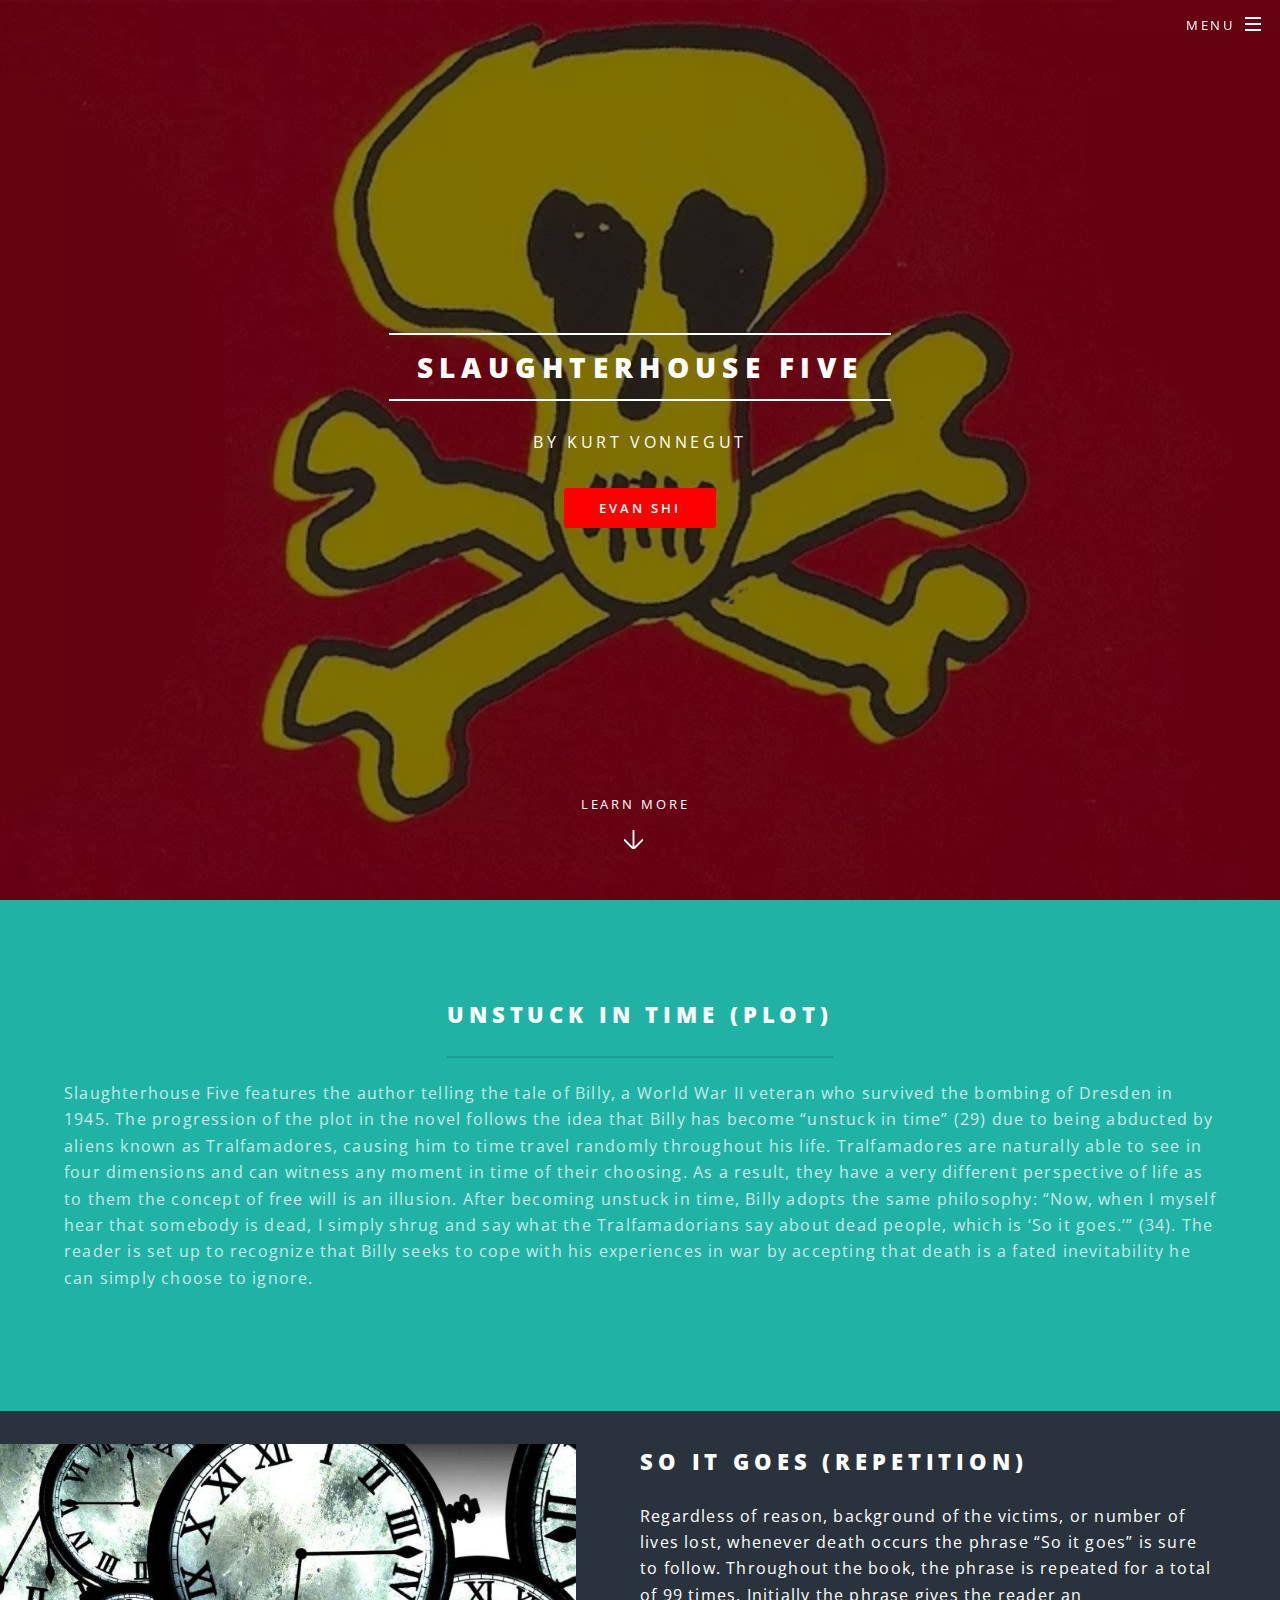
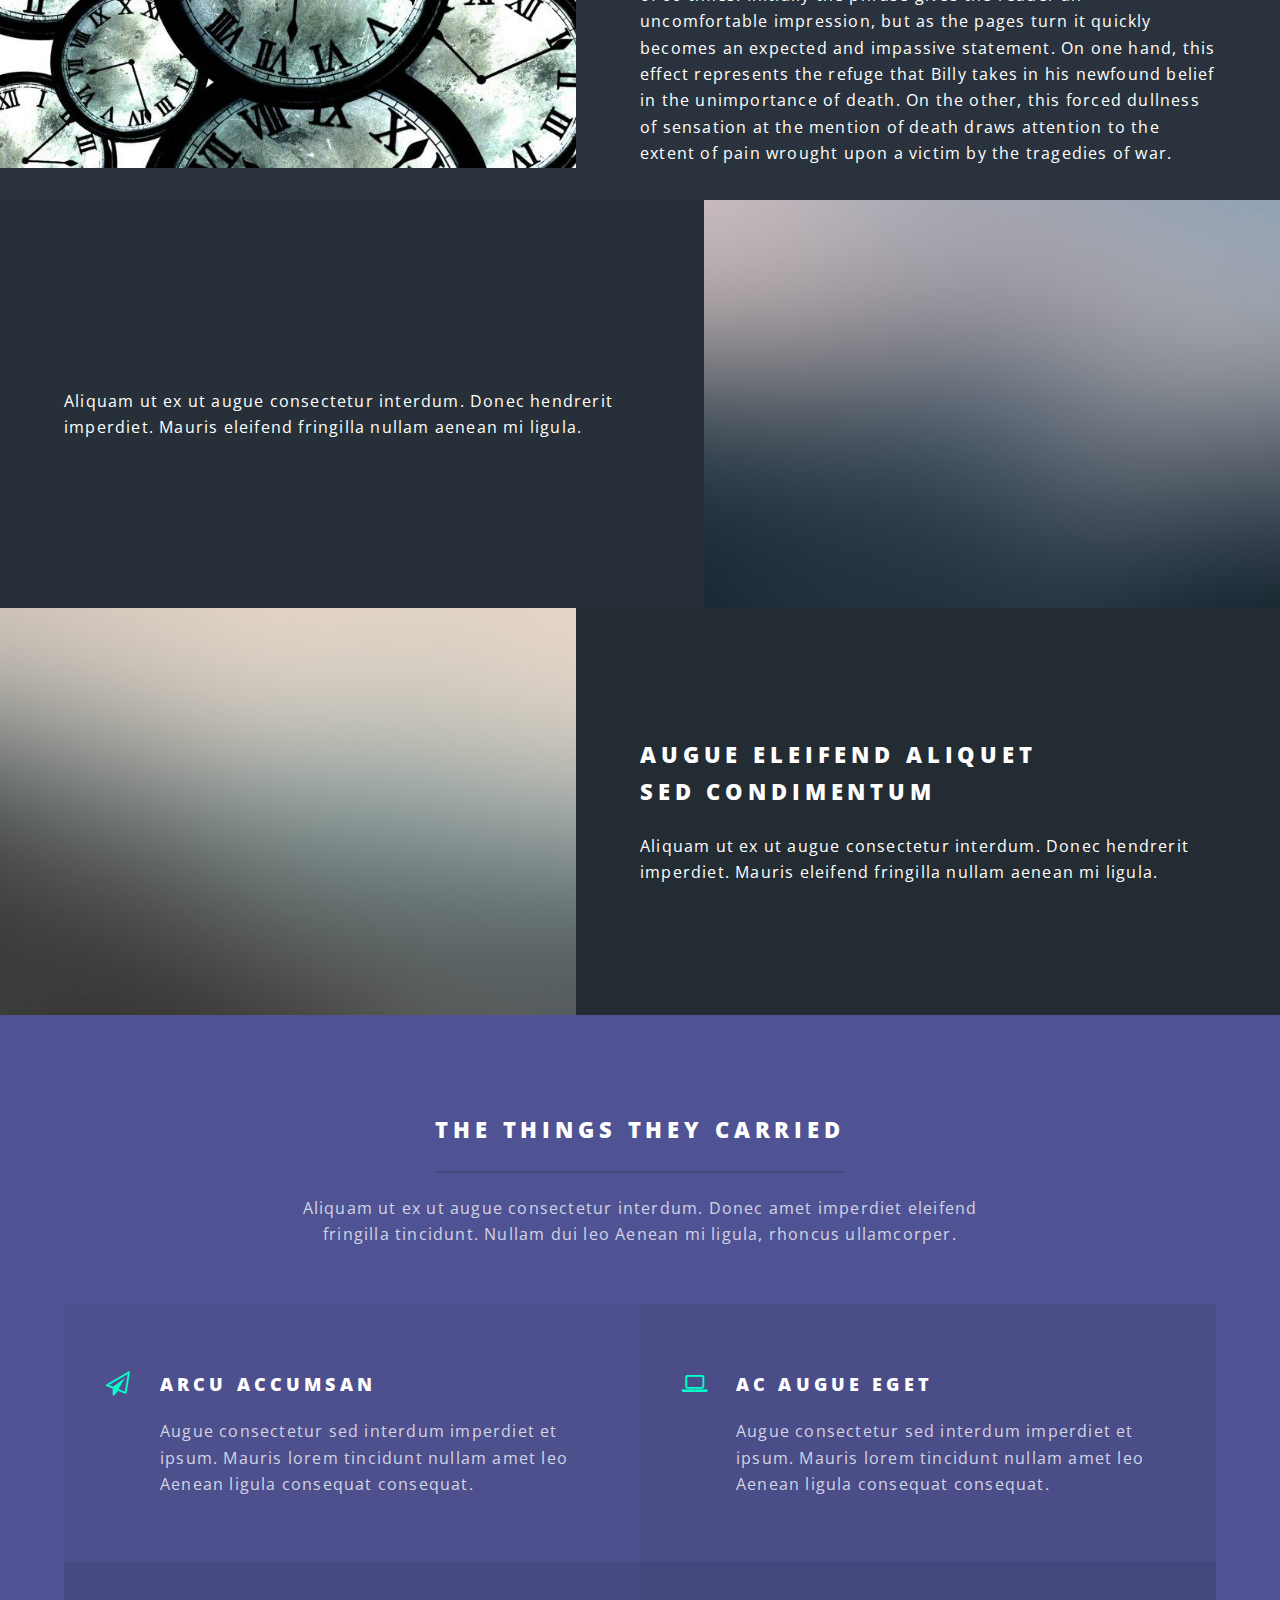
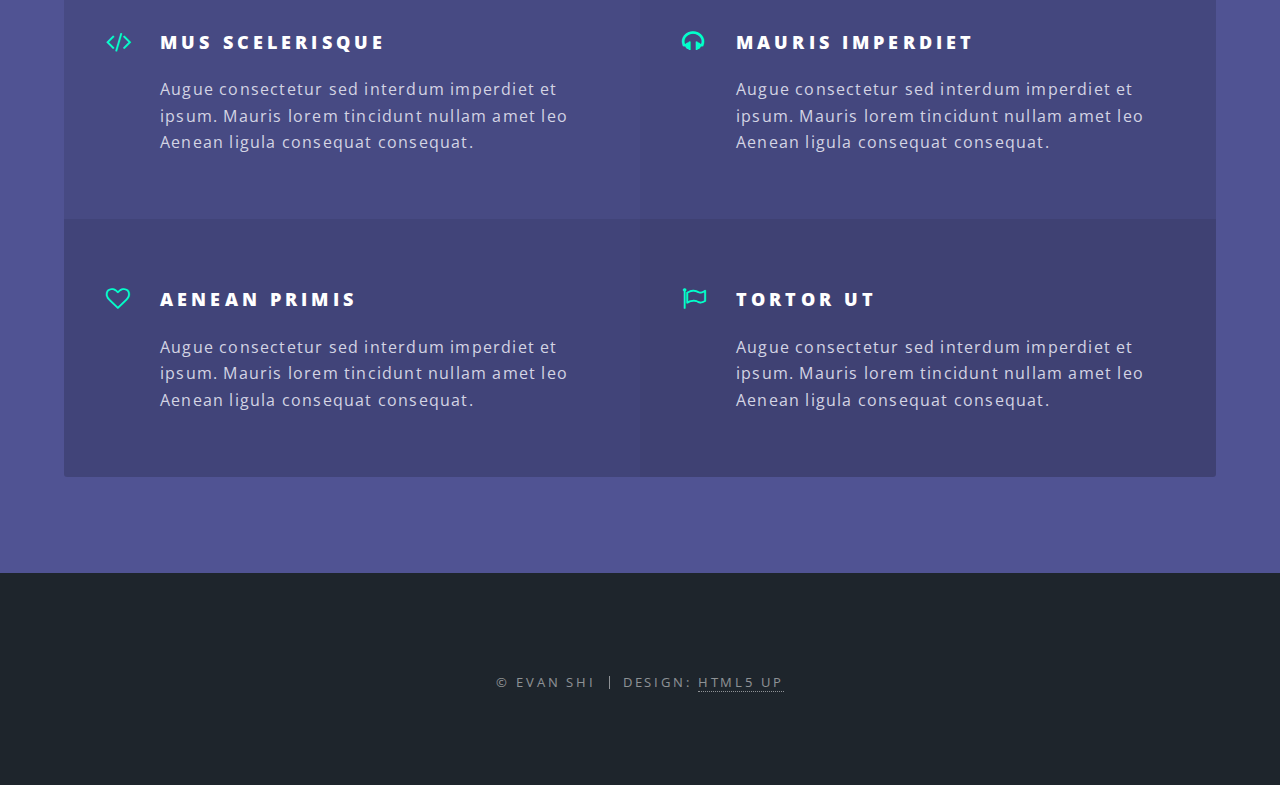
==== index.html @ 5959ac95 "repetition" ====
<!DOCTYPE HTML>
<!--
	Spectral by HTML5 UP
	html5up.net | @ajlkn
	Free for personal and commercial use under the CCA 3.0 license (html5up.net/license)
-->
<html>
	<head>
		<title>Slaughterhouse Five</title>
		<meta charset="utf-8" />
		<meta name="viewport" content="width=device-width, initial-scale=1" />
		<!--[if lte IE 8]><script src="assets/js/ie/html5shiv.js"></script><![endif]-->
		<link rel="stylesheet" href="assets/css/main.css" />
		<!--[if lte IE 8]><link rel="stylesheet" href="assets/css/ie8.css" /><![endif]-->
		<!--[if lte IE 9]><link rel="stylesheet" href="assets/css/ie9.css" /><![endif]-->
	</head>
	<body class="landing">

		<!-- Page Wrapper -->
			<div id="page-wrapper">

				<!-- Header -->
					<header id="header" class="alt">
						<h1><a href="index.html">Slaughterhouse Five</a></h1>
						<nav id="nav">
							<ul>
								<li class="special">
									<a href="#menu" class="menuToggle"><span>Menu</span></a>
									<div id="menu">
										<ul>
											<li><a href="index.html">Home</a></li>
											<li><a href="generic.html">Truths</a></li>
											<li><a href="art.html">Inter-art Connection</a></li>
										</ul>
									</div>
								</li>
							</ul>
						</nav>
					</header>

				<!-- Banner -->
					<section id="banner">
						<div class="inner">
							<h2>Slaughterhouse Five</h2>
							<p>by Kurt Vonnegut<br />
							<ul class="actions">
								<li><a href="#" class="button special">Evan Shi</a></li>
							</ul>
						</div>
						<a href="#one" class="more scrolly">Learn More</a>
					</section>

				<!-- One -->
					<section id="one" class="wrapper style1 special">
						<div class="inner">
							<header class="major">
								<h2>Unstuck In Time (Plot)</h2>
								<p style="text-align: left">Slaughterhouse Five features the author telling the tale of Billy, a World War II veteran who survived the bombing of Dresden in 1945. The progression of the plot in the novel follows the idea that Billy has become “unstuck in time” (29) due to being abducted by aliens known as Tralfamadores, causing him to time travel randomly throughout his life. Tralfamadores are naturally able to see in four dimensions and can witness any moment in time of their choosing. As a result, they have a very different perspective of life as to them the concept of free will is an illusion. After becoming unstuck in time, Billy adopts the same philosophy: “Now, when I myself hear that somebody is dead, I simply shrug and say what the Tralfamadorians say about dead people, which is ‘So it goes.’” (34). The reader is set up to recognize that Billy seeks to cope with his experiences in war by accepting that death is a fated inevitability he can simply choose to ignore.</p>
							</header>
						</div>
					</section>

				<!-- Two -->
					<section id="two" class="wrapper alt style2">
						<section class="spotlight">
							<div class="image"><img src="images/time.jpg" alt="" /></div><div class="content">
								<h2>So it goes (Repetition)</h2>
								<p style="text-align: left">Regardless of reason, background of the victims, or number of lives lost, whenever death occurs the phrase “So it goes” is sure to follow. Throughout the book, the phrase is repeated for a total of 99 times. Initially the phrase gives the reader an uncomfortable impression, but as the pages turn it quickly becomes an expected and impassive statement. On one hand, this effect represents the refuge that Billy takes in his newfound belief in the unimportance of death. On the other, this forced dullness of sensation at the mention of death draws attention to the extent of pain wrought upon a victim by the tragedies of war.</p>
							</div>
						</section>
						<section class="spotlight">
							<div class="image"><img src="images/pic02.jpg" alt="" /></div><div class="content">
								<h2></h2>
								<p>Aliquam ut ex ut augue consectetur interdum. Donec hendrerit imperdiet. Mauris eleifend fringilla nullam aenean mi ligula.</p>
							</div>
						</section>
						<section class="spotlight">
							<div class="image"><img src="images/pic03.jpg" alt="" /></div><div class="content">
								<h2>Augue eleifend aliquet<br />
								sed condimentum</h2>
								<p>Aliquam ut ex ut augue consectetur interdum. Donec hendrerit imperdiet. Mauris eleifend fringilla nullam aenean mi ligula.</p>
							</div>
						</section>
					</section>

				<!-- Three -->
					<section id="three" class="wrapper style3 special">
						<div class="inner">
							<header class="major">
								<h2>The Things They Carried</h2>
								<p>Aliquam ut ex ut augue consectetur interdum. Donec amet imperdiet eleifend<br />
								fringilla tincidunt. Nullam dui leo Aenean mi ligula, rhoncus ullamcorper.</p>
							</header>
							<ul class="features">
								<li class="icon fa-paper-plane-o">
									<h3>Arcu accumsan</h3>
									<p>Augue consectetur sed interdum imperdiet et ipsum. Mauris lorem tincidunt nullam amet leo Aenean ligula consequat consequat.</p>
								</li>
								<li class="icon fa-laptop">
									<h3>Ac Augue Eget</h3>
									<p>Augue consectetur sed interdum imperdiet et ipsum. Mauris lorem tincidunt nullam amet leo Aenean ligula consequat consequat.</p>
								</li>
								<li class="icon fa-code">
									<h3>Mus Scelerisque</h3>
									<p>Augue consectetur sed interdum imperdiet et ipsum. Mauris lorem tincidunt nullam amet leo Aenean ligula consequat consequat.</p>
								</li>
								<li class="icon fa-headphones">
									<h3>Mauris Imperdiet</h3>
									<p>Augue consectetur sed interdum imperdiet et ipsum. Mauris lorem tincidunt nullam amet leo Aenean ligula consequat consequat.</p>
								</li>
								<li class="icon fa-heart-o">
									<h3>Aenean Primis</h3>
									<p>Augue consectetur sed interdum imperdiet et ipsum. Mauris lorem tincidunt nullam amet leo Aenean ligula consequat consequat.</p>
								</li>
								<li class="icon fa-flag-o">
									<h3>Tortor Ut</h3>
									<p>Augue consectetur sed interdum imperdiet et ipsum. Mauris lorem tincidunt nullam amet leo Aenean ligula consequat consequat.</p>
								</li>
							</ul>
						</div>
					</section>

				<!-- Footer -->
					<footer id="footer">
						<ul class="copyright">
							<li>&copy; Evan Shi</li><li>Design: <a href="http://html5up.net">HTML5 UP</a></li>
						</ul>
					</footer>

			</div>

		<!-- Scripts -->
			<script src="assets/js/jquery.min.js"></script>
			<script src="assets/js/jquery.scrollex.min.js"></script>
			<script src="assets/js/jquery.scrolly.min.js"></script>
			<script src="assets/js/skel.min.js"></script>
			<script src="assets/js/util.js"></script>
			<!--[if lte IE 8]><script src="assets/js/ie/respond.min.js"></script><![endif]-->
			<script src="assets/js/main.js"></script>

	</body>
</html>
---- assets/css/main.css ----
@import url(font-awesome.min.css);
@import url("https://fonts.googleapis.com/css?family=Open+Sans:400,400italic,600,600italic,800,800italic");

/*
	Spectral by HTML5 UP
	html5up.net | @ajlkn
	Free for personal and commercial use under the CCA 3.0 license (html5up.net/license)
*/

/* Reset */

	html, body, div, span, applet, object, iframe, h1, h2, h3, h4, h5, h6, p, blockquote, pre, a, abbr, acronym, address, big, cite, code, del, dfn, em, img, ins, kbd, q, s, samp, small, strike, strong, sub, sup, tt, var, b, u, i, center, dl, dt, dd, ol, ul, li, fieldset, form, label, legend, table, caption, tbody, tfoot, thead, tr, th, td, article, aside, canvas, details, embed, figure, figcaption, footer, header, hgroup, menu, nav, output, ruby, section, summary, time, mark, audio, video {
		margin: 0;
		padding: 0;
		border: 0;
		font-size: 100%;
		font: inherit;
		vertical-align: baseline;
	}

	article, aside, details, figcaption, figure, footer, header, hgroup, menu, nav, section {
		display: block;
	}

	body {
		line-height: 1;
	}

	ol, ul {
		list-style: none;
	}

	blockquote, q {
		quotes: none;
	}

	blockquote:before, blockquote:after, q:before, q:after {
		content: '';
		content: none;
	}

	table {
		border-collapse: collapse;
		border-spacing: 0;
	}

	body {
		-webkit-text-size-adjust: none;
	}

/* Box Model */

	*, *:before, *:after {
		-moz-box-sizing: border-box;
		-webkit-box-sizing: border-box;
		box-sizing: border-box;
	}

/* Grid */

	.row {
		border-bottom: solid 1px transparent;
		-moz-box-sizing: border-box;
		-webkit-box-sizing: border-box;
		box-sizing: border-box;
	}

	.row > * {
		float: left;
		-moz-box-sizing: border-box;
		-webkit-box-sizing: border-box;
		box-sizing: border-box;
	}

	.row:after, .row:before {
		content: '';
		display: block;
		clear: both;
		height: 0;
	}

	.row.uniform > * > :first-child {
		margin-top: 0;
	}

	.row.uniform > * > :last-child {
		margin-bottom: 0;
	}

	.row.\30 \25 > * {
		padding: 0 0 0 0em;
	}

	.row.\30 \25 {
		margin: 0 0 -1px 0em;
	}

	.row.uniform.\30 \25 > * {
		padding: 0em 0 0 0em;
	}

	.row.uniform.\30 \25 {
		margin: 0em 0 -1px 0em;
	}

	.row > * {
		padding: 0 0 0 1.5em;
	}

	.row {
		margin: 0 0 -1px -1.5em;
	}

	.row.uniform > * {
		padding: 1.5em 0 0 1.5em;
	}

	.row.uniform {
		margin: -1.5em 0 -1px -1.5em;
	}

	.row.\32 00\25 > * {
		padding: 0 0 0 3em;
	}

	.row.\32 00\25 {
		margin: 0 0 -1px -3em;
	}

	.row.uniform.\32 00\25 > * {
		padding: 3em 0 0 3em;
	}

	.row.uniform.\32 00\25 {
		margin: -3em 0 -1px -3em;
	}

	.row.\31 50\25 > * {
		padding: 0 0 0 2.25em;
	}

	.row.\31 50\25 {
		margin: 0 0 -1px -2.25em;
	}

	.row.uniform.\31 50\25 > * {
		padding: 2.25em 0 0 2.25em;
	}

	.row.uniform.\31 50\25 {
		margin: -2.25em 0 -1px -2.25em;
	}

	.row.\35 0\25 > * {
		padding: 0 0 0 0.75em;
	}

	.row.\35 0\25 {
		margin: 0 0 -1px -0.75em;
	}

	.row.uniform.\35 0\25 > * {
		padding: 0.75em 0 0 0.75em;
	}

	.row.uniform.\35 0\25 {
		margin: -0.75em 0 -1px -0.75em;
	}

	.row.\32 5\25 > * {
		padding: 0 0 0 0.375em;
	}

	.row.\32 5\25 {
		margin: 0 0 -1px -0.375em;
	}

	.row.uniform.\32 5\25 > * {
		padding: 0.375em 0 0 0.375em;
	}

	.row.uniform.\32 5\25 {
		margin: -0.375em 0 -1px -0.375em;
	}

	.\31 2u, .\31 2u\24 {
		width: 100%;
		clear: none;
		margin-left: 0;
	}

	.\31 1u, .\31 1u\24 {
		width: 91.6666666667%;
		clear: none;
		margin-left: 0;
	}

	.\31 0u, .\31 0u\24 {
		width: 83.3333333333%;
		clear: none;
		margin-left: 0;
	}

	.\39 u, .\39 u\24 {
		width: 75%;
		clear: none;
		margin-left: 0;
	}

	.\38 u, .\38 u\24 {
		width: 66.6666666667%;
		clear: none;
		margin-left: 0;
	}

	.\37 u, .\37 u\24 {
		width: 58.3333333333%;
		clear: none;
		margin-left: 0;
	}

	.\36 u, .\36 u\24 {
		width: 50%;
		clear: none;
		margin-left: 0;
	}

	.\35 u, .\35 u\24 {
		width: 41.6666666667%;
		clear: none;
		margin-left: 0;
	}

	.\34 u, .\34 u\24 {
		width: 33.3333333333%;
		clear: none;
		margin-left: 0;
	}

	.\33 u, .\33 u\24 {
		width: 25%;
		clear: none;
		margin-left: 0;
	}

	.\32 u, .\32 u\24 {
		width: 16.6666666667%;
		clear: none;
		margin-left: 0;
	}

	.\31 u, .\31 u\24 {
		width: 8.3333333333%;
		clear: none;
		margin-left: 0;
	}

	.\31 2u\24 + *,
	.\31 1u\24 + *,
	.\31 0u\24 + *,
	.\39 u\24 + *,
	.\38 u\24 + *,
	.\37 u\24 + *,
	.\36 u\24 + *,
	.\35 u\24 + *,
	.\34 u\24 + *,
	.\33 u\24 + *,
	.\32 u\24 + *,
	.\31 u\24 + * {
		clear: left;
	}

	.\-11u {
		margin-left: 91.66667%;
	}

	.\-10u {
		margin-left: 83.33333%;
	}

	.\-9u {
		margin-left: 75%;
	}

	.\-8u {
		margin-left: 66.66667%;
	}

	.\-7u {
		margin-left: 58.33333%;
	}

	.\-6u {
		margin-left: 50%;
	}

	.\-5u {
		margin-left: 41.66667%;
	}

	.\-4u {
		margin-left: 33.33333%;
	}

	.\-3u {
		margin-left: 25%;
	}

	.\-2u {
		margin-left: 16.66667%;
	}

	.\-1u {
		margin-left: 8.33333%;
	}

	@media screen and (max-width: 1680px) {

		.row > * {
			padding: 0 0 0 1.5em;
		}

		.row {
			margin: 0 0 -1px -1.5em;
		}

		.row.uniform > * {
			padding: 1.5em 0 0 1.5em;
		}

		.row.uniform {
			margin: -1.5em 0 -1px -1.5em;
		}

		.row.\32 00\25 > * {
			padding: 0 0 0 3em;
		}

		.row.\32 00\25 {
			margin: 0 0 -1px -3em;
		}

		.row.uniform.\32 00\25 > * {
			padding: 3em 0 0 3em;
		}

		.row.uniform.\32 00\25 {
			margin: -3em 0 -1px -3em;
		}

		.row.\31 50\25 > * {
			padding: 0 0 0 2.25em;
		}

		.row.\31 50\25 {
			margin: 0 0 -1px -2.25em;
		}

		.row.uniform.\31 50\25 > * {
			padding: 2.25em 0 0 2.25em;
		}

		.row.uniform.\31 50\25 {
			margin: -2.25em 0 -1px -2.25em;
		}

		.row.\35 0\25 > * {
			padding: 0 0 0 0.75em;
		}

		.row.\35 0\25 {
			margin: 0 0 -1px -0.75em;
		}

		.row.uniform.\35 0\25 > * {
			padding: 0.75em 0 0 0.75em;
		}

		.row.uniform.\35 0\25 {
			margin: -0.75em 0 -1px -0.75em;
		}

		.row.\32 5\25 > * {
			padding: 0 0 0 0.375em;
		}

		.row.\32 5\25 {
			margin: 0 0 -1px -0.375em;
		}

		.row.uniform.\32 5\25 > * {
			padding: 0.375em 0 0 0.375em;
		}

		.row.uniform.\32 5\25 {
			margin: -0.375em 0 -1px -0.375em;
		}

		.\31 2u\28xlarge\29, .\31 2u\24\28xlarge\29 {
			width: 100%;
			clear: none;
			margin-left: 0;
		}

		.\31 1u\28xlarge\29, .\31 1u\24\28xlarge\29 {
			width: 91.6666666667%;
			clear: none;
			margin-left: 0;
		}

		.\31 0u\28xlarge\29, .\31 0u\24\28xlarge\29 {
			width: 83.3333333333%;
			clear: none;
			margin-left: 0;
		}

		.\39 u\28xlarge\29, .\39 u\24\28xlarge\29 {
			width: 75%;
			clear: none;
			margin-left: 0;
		}

		.\38 u\28xlarge\29, .\38 u\24\28xlarge\29 {
			width: 66.6666666667%;
			clear: none;
			margin-left: 0;
		}

		.\37 u\28xlarge\29, .\37 u\24\28xlarge\29 {
			width: 58.3333333333%;
			clear: none;
			margin-left: 0;
		}

		.\36 u\28xlarge\29, .\36 u\24\28xlarge\29 {
			width: 50%;
			clear: none;
			margin-left: 0;
		}

		.\35 u\28xlarge\29, .\35 u\24\28xlarge\29 {
			width: 41.6666666667%;
			clear: none;
			margin-left: 0;
		}

		.\34 u\28xlarge\29, .\34 u\24\28xlarge\29 {
			width: 33.3333333333%;
			clear: none;
			margin-left: 0;
		}

		.\33 u\28xlarge\29, .\33 u\24\28xlarge\29 {
			width: 25%;
			clear: none;
			margin-left: 0;
		}

		.\32 u\28xlarge\29, .\32 u\24\28xlarge\29 {
			width: 16.6666666667%;
			clear: none;
			margin-left: 0;
		}

		.\31 u\28xlarge\29, .\31 u\24\28xlarge\29 {
			width: 8.3333333333%;
			clear: none;
			margin-left: 0;
		}

		.\31 2u\24\28xlarge\29 + *,
		.\31 1u\24\28xlarge\29 + *,
		.\31 0u\24\28xlarge\29 + *,
		.\39 u\24\28xlarge\29 + *,
		.\38 u\24\28xlarge\29 + *,
		.\37 u\24\28xlarge\29 + *,
		.\36 u\24\28xlarge\29 + *,
		.\35 u\24\28xlarge\29 + *,
		.\34 u\24\28xlarge\29 + *,
		.\33 u\24\28xlarge\29 + *,
		.\32 u\24\28xlarge\29 + *,
		.\31 u\24\28xlarge\29 + * {
			clear: left;
		}

		.\-11u\28xlarge\29 {
			margin-left: 91.66667%;
		}

		.\-10u\28xlarge\29 {
			margin-left: 83.33333%;
		}

		.\-9u\28xlarge\29 {
			margin-left: 75%;
		}

		.\-8u\28xlarge\29 {
			margin-left: 66.66667%;
		}

		.\-7u\28xlarge\29 {
			margin-left: 58.33333%;
		}

		.\-6u\28xlarge\29 {
			margin-left: 50%;
		}

		.\-5u\28xlarge\29 {
			margin-left: 41.66667%;
		}

		.\-4u\28xlarge\29 {
			margin-left: 33.33333%;
		}

		.\-3u\28xlarge\29 {
			margin-left: 25%;
		}

		.\-2u\28xlarge\29 {
			margin-left: 16.66667%;
		}

		.\-1u\28xlarge\29 {
			margin-left: 8.33333%;
		}

	}

	@media screen and (max-width: 1280px) {

		.row > * {
			padding: 0 0 0 1.5em;
		}

		.row {
			margin: 0 0 -1px -1.5em;
		}

		.row.uniform > * {
			padding: 1.5em 0 0 1.5em;
		}

		.row.uniform {
			margin: -1.5em 0 -1px -1.5em;
		}

		.row.\32 00\25 > * {
			padding: 0 0 0 3em;
		}

		.row.\32 00\25 {
			margin: 0 0 -1px -3em;
		}

		.row.uniform.\32 00\25 > * {
			padding: 3em 0 0 3em;
		}

		.row.uniform.\32 00\25 {
			margin: -3em 0 -1px -3em;
		}

		.row.\31 50\25 > * {
			padding: 0 0 0 2.25em;
		}

		.row.\31 50\25 {
			margin: 0 0 -1px -2.25em;
		}

		.row.uniform.\31 50\25 > * {
			padding: 2.25em 0 0 2.25em;
		}

		.row.uniform.\31 50\25 {
			margin: -2.25em 0 -1px -2.25em;
		}

		.row.\35 0\25 > * {
			padding: 0 0 0 0.75em;
		}

		.row.\35 0\25 {
			margin: 0 0 -1px -0.75em;
		}

		.row.uniform.\35 0\25 > * {
			padding: 0.75em 0 0 0.75em;
		}

		.row.uniform.\35 0\25 {
			margin: -0.75em 0 -1px -0.75em;
		}

		.row.\32 5\25 > * {
			padding: 0 0 0 0.375em;
		}

		.row.\32 5\25 {
			margin: 0 0 -1px -0.375em;
		}

		.row.uniform.\32 5\25 > * {
			padding: 0.375em 0 0 0.375em;
		}

		.row.uniform.\32 5\25 {
			margin: -0.375em 0 -1px -0.375em;
		}

		.\31 2u\28large\29, .\31 2u\24\28large\29 {
			width: 100%;
			clear: none;
			margin-left: 0;
		}

		.\31 1u\28large\29, .\31 1u\24\28large\29 {
			width: 91.6666666667%;
			clear: none;
			margin-left: 0;
		}

		.\31 0u\28large\29, .\31 0u\24\28large\29 {
			width: 83.3333333333%;
			clear: none;
			margin-left: 0;
		}

		.\39 u\28large\29, .\39 u\24\28large\29 {
			width: 75%;
			clear: none;
			margin-left: 0;
		}

		.\38 u\28large\29, .\38 u\24\28large\29 {
			width: 66.6666666667%;
			clear: none;
			margin-left: 0;
		}

		.\37 u\28large\29, .\37 u\24\28large\29 {
			width: 58.3333333333%;
			clear: none;
			margin-left: 0;
		}

		.\36 u\28large\29, .\36 u\24\28large\29 {
			width: 50%;
			clear: none;
			margin-left: 0;
		}

		.\35 u\28large\29, .\35 u\24\28large\29 {
			width: 41.6666666667%;
			clear: none;
			margin-left: 0;
		}

		.\34 u\28large\29, .\34 u\24\28large\29 {
			width: 33.3333333333%;
			clear: none;
			margin-left: 0;
		}

		.\33 u\28large\29, .\33 u\24\28large\29 {
			width: 25%;
			clear: none;
			margin-left: 0;
		}

		.\32 u\28large\29, .\32 u\24\28large\29 {
			width: 16.6666666667%;
			clear: none;
			margin-left: 0;
		}

		.\31 u\28large\29, .\31 u\24\28large\29 {
			width: 8.3333333333%;
			clear: none;
			margin-left: 0;
		}

		.\31 2u\24\28large\29 + *,
		.\31 1u\24\28large\29 + *,
		.\31 0u\24\28large\29 + *,
		.\39 u\24\28large\29 + *,
		.\38 u\24\28large\29 + *,
		.\37 u\24\28large\29 + *,
		.\36 u\24\28large\29 + *,
		.\35 u\24\28large\29 + *,
		.\34 u\24\28large\29 + *,
		.\33 u\24\28large\29 + *,
		.\32 u\24\28large\29 + *,
		.\31 u\24\28large\29 + * {
			clear: left;
		}

		.\-11u\28large\29 {
			margin-left: 91.66667%;
		}

		.\-10u\28large\29 {
			margin-left: 83.33333%;
		}

		.\-9u\28large\29 {
			margin-left: 75%;
		}

		.\-8u\28large\29 {
			margin-left: 66.66667%;
		}

		.\-7u\28large\29 {
			margin-left: 58.33333%;
		}

		.\-6u\28large\29 {
			margin-left: 50%;
		}

		.\-5u\28large\29 {
			margin-left: 41.66667%;
		}

		.\-4u\28large\29 {
			margin-left: 33.33333%;
		}

		.\-3u\28large\29 {
			margin-left: 25%;
		}

		.\-2u\28large\29 {
			margin-left: 16.66667%;
		}

		.\-1u\28large\29 {
			margin-left: 8.33333%;
		}

	}

	@media screen and (max-width: 980px) {

		.row > * {
			padding: 0 0 0 1.5em;
		}

		.row {
			margin: 0 0 -1px -1.5em;
		}

		.row.uniform > * {
			padding: 1.5em 0 0 1.5em;
		}

		.row.uniform {
			margin: -1.5em 0 -1px -1.5em;
		}

		.row.\32 00\25 > * {
			padding: 0 0 0 3em;
		}

		.row.\32 00\25 {
			margin: 0 0 -1px -3em;
		}

		.row.uniform.\32 00\25 > * {
			padding: 3em 0 0 3em;
		}

		.row.uniform.\32 00\25 {
			margin: -3em 0 -1px -3em;
		}

		.row.\31 50\25 > * {
			padding: 0 0 0 2.25em;
		}

		.row.\31 50\25 {
			margin: 0 0 -1px -2.25em;
		}

		.row.uniform.\31 50\25 > * {
			padding: 2.25em 0 0 2.25em;
		}

		.row.uniform.\31 50\25 {
			margin: -2.25em 0 -1px -2.25em;
		}

		.row.\35 0\25 > * {
			padding: 0 0 0 0.75em;
		}

		.row.\35 0\25 {
			margin: 0 0 -1px -0.75em;
		}

		.row.uniform.\35 0\25 > * {
			padding: 0.75em 0 0 0.75em;
		}

		.row.uniform.\35 0\25 {
			margin: -0.75em 0 -1px -0.75em;
		}

		.row.\32 5\25 > * {
			padding: 0 0 0 0.375em;
		}

		.row.\32 5\25 {
			margin: 0 0 -1px -0.375em;
		}

		.row.uniform.\32 5\25 > * {
			padding: 0.375em 0 0 0.375em;
		}

		.row.uniform.\32 5\25 {
			margin: -0.375em 0 -1px -0.375em;
		}

		.\31 2u\28medium\29, .\31 2u\24\28medium\29 {
			width: 100%;
			clear: none;
			margin-left: 0;
		}

		.\31 1u\28medium\29, .\31 1u\24\28medium\29 {
			width: 91.6666666667%;
			clear: none;
			margin-left: 0;
		}

		.\31 0u\28medium\29, .\31 0u\24\28medium\29 {
			width: 83.3333333333%;
			clear: none;
			margin-left: 0;
		}

		.\39 u\28medium\29, .\39 u\24\28medium\29 {
			width: 75%;
			clear: none;
			margin-left: 0;
		}

		.\38 u\28medium\29, .\38 u\24\28medium\29 {
			width: 66.6666666667%;
			clear: none;
			margin-left: 0;
		}

		.\37 u\28medium\29, .\37 u\24\28medium\29 {
			width: 58.3333333333%;
			clear: none;
			margin-left: 0;
		}

		.\36 u\28medium\29, .\36 u\24\28medium\29 {
			width: 50%;
			clear: none;
			margin-left: 0;
		}

		.\35 u\28medium\29, .\35 u\24\28medium\29 {
			width: 41.6666666667%;
			clear: none;
			margin-left: 0;
		}

		.\34 u\28medium\29, .\34 u\24\28medium\29 {
			width: 33.3333333333%;
			clear: none;
			margin-left: 0;
		}

		.\33 u\28medium\29, .\33 u\24\28medium\29 {
			width: 25%;
			clear: none;
			margin-left: 0;
		}

		.\32 u\28medium\29, .\32 u\24\28medium\29 {
			width: 16.6666666667%;
			clear: none;
			margin-left: 0;
		}

		.\31 u\28medium\29, .\31 u\24\28medium\29 {
			width: 8.3333333333%;
			clear: none;
			margin-left: 0;
		}

		.\31 2u\24\28medium\29 + *,
		.\31 1u\24\28medium\29 + *,
		.\31 0u\24\28medium\29 + *,
		.\39 u\24\28medium\29 + *,
		.\38 u\24\28medium\29 + *,
		.\37 u\24\28medium\29 + *,
		.\36 u\24\28medium\29 + *,
		.\35 u\24\28medium\29 + *,
		.\34 u\24\28medium\29 + *,
		.\33 u\24\28medium\29 + *,
		.\32 u\24\28medium\29 + *,
		.\31 u\24\28medium\29 + * {
			clear: left;
		}

		.\-11u\28medium\29 {
			margin-left: 91.66667%;
		}

		.\-10u\28medium\29 {
			margin-left: 83.33333%;
		}

		.\-9u\28medium\29 {
			margin-left: 75%;
		}

		.\-8u\28medium\29 {
			margin-left: 66.66667%;
		}

		.\-7u\28medium\29 {
			margin-left: 58.33333%;
		}

		.\-6u\28medium\29 {
			margin-left: 50%;
		}

		.\-5u\28medium\29 {
			margin-left: 41.66667%;
		}

		.\-4u\28medium\29 {
			margin-left: 33.33333%;
		}

		.\-3u\28medium\29 {
			margin-left: 25%;
		}

		.\-2u\28medium\29 {
			margin-left: 16.66667%;
		}

		.\-1u\28medium\29 {
			margin-left: 8.33333%;
		}

	}

	@media screen and (max-width: 736px) {

		.row > * {
			padding: 0 0 0 1.5em;
		}

		.row {
			margin: 0 0 -1px -1.5em;
		}

		.row.uniform > * {
			padding: 1.5em 0 0 1.5em;
		}

		.row.uniform {
			margin: -1.5em 0 -1px -1.5em;
		}

		.row.\32 00\25 > * {
			padding: 0 0 0 3em;
		}

		.row.\32 00\25 {
			margin: 0 0 -1px -3em;
		}

		.row.uniform.\32 00\25 > * {
			padding: 3em 0 0 3em;
		}

		.row.uniform.\32 00\25 {
			margin: -3em 0 -1px -3em;
		}

		.row.\31 50\25 > * {
			padding: 0 0 0 2.25em;
		}

		.row.\31 50\25 {
			margin: 0 0 -1px -2.25em;
		}

		.row.uniform.\31 50\25 > * {
			padding: 2.25em 0 0 2.25em;
		}

		.row.uniform.\31 50\25 {
			margin: -2.25em 0 -1px -2.25em;
		}

		.row.\35 0\25 > * {
			padding: 0 0 0 0.75em;
		}

		.row.\35 0\25 {
			margin: 0 0 -1px -0.75em;
		}

		.row.uniform.\35 0\25 > * {
			padding: 0.75em 0 0 0.75em;
		}

		.row.uniform.\35 0\25 {
			margin: -0.75em 0 -1px -0.75em;
		}

		.row.\32 5\25 > * {
			padding: 0 0 0 0.375em;
		}

		.row.\32 5\25 {
			margin: 0 0 -1px -0.375em;
		}

		.row.uniform.\32 5\25 > * {
			padding: 0.375em 0 0 0.375em;
		}

		.row.uniform.\32 5\25 {
			margin: -0.375em 0 -1px -0.375em;
		}

		.\31 2u\28small\29, .\31 2u\24\28small\29 {
			width: 100%;
			clear: none;
			margin-left: 0;
		}

		.\31 1u\28small\29, .\31 1u\24\28small\29 {
			width: 91.6666666667%;
			clear: none;
			margin-left: 0;
		}

		.\31 0u\28small\29, .\31 0u\24\28small\29 {
			width: 83.3333333333%;
			clear: none;
			margin-left: 0;
		}

		.\39 u\28small\29, .\39 u\24\28small\29 {
			width: 75%;
			clear: none;
			margin-left: 0;
		}

		.\38 u\28small\29, .\38 u\24\28small\29 {
			width: 66.6666666667%;
			clear: none;
			margin-left: 0;
		}

		.\37 u\28small\29, .\37 u\24\28small\29 {
			width: 58.3333333333%;
			clear: none;
			margin-left: 0;
		}

		.\36 u\28small\29, .\36 u\24\28small\29 {
			width: 50%;
			clear: none;
			margin-left: 0;
		}

		.\35 u\28small\29, .\35 u\24\28small\29 {
			width: 41.6666666667%;
			clear: none;
			margin-left: 0;
		}

		.\34 u\28small\29, .\34 u\24\28small\29 {
			width: 33.3333333333%;
			clear: none;
			margin-left: 0;
		}

		.\33 u\28small\29, .\33 u\24\28small\29 {
			width: 25%;
			clear: none;
			margin-left: 0;
		}

		.\32 u\28small\29, .\32 u\24\28small\29 {
			width: 16.6666666667%;
			clear: none;
			margin-left: 0;
		}

		.\31 u\28small\29, .\31 u\24\28small\29 {
			width: 8.3333333333%;
			clear: none;
			margin-left: 0;
		}

		.\31 2u\24\28small\29 + *,
		.\31 1u\24\28small\29 + *,
		.\31 0u\24\28small\29 + *,
		.\39 u\24\28small\29 + *,
		.\38 u\24\28small\29 + *,
		.\37 u\24\28small\29 + *,
		.\36 u\24\28small\29 + *,
		.\35 u\24\28small\29 + *,
		.\34 u\24\28small\29 + *,
		.\33 u\24\28small\29 + *,
		.\32 u\24\28small\29 + *,
		.\31 u\24\28small\29 + * {
			clear: left;
		}

		.\-11u\28small\29 {
			margin-left: 91.66667%;
		}

		.\-10u\28small\29 {
			margin-left: 83.33333%;
		}

		.\-9u\28small\29 {
			margin-left: 75%;
		}

		.\-8u\28small\29 {
			margin-left: 66.66667%;
		}

		.\-7u\28small\29 {
			margin-left: 58.33333%;
		}

		.\-6u\28small\29 {
			margin-left: 50%;
		}

		.\-5u\28small\29 {
			margin-left: 41.66667%;
		}

		.\-4u\28small\29 {
			margin-left: 33.33333%;
		}

		.\-3u\28small\29 {
			margin-left: 25%;
		}

		.\-2u\28small\29 {
			margin-left: 16.66667%;
		}

		.\-1u\28small\29 {
			margin-left: 8.33333%;
		}

	}

	@media screen and (max-width: 480px) {

		.row > * {
			padding: 0 0 0 1.5em;
		}

		.row {
			margin: 0 0 -1px -1.5em;
		}

		.row.uniform > * {
			padding: 1.5em 0 0 1.5em;
		}

		.row.uniform {
			margin: -1.5em 0 -1px -1.5em;
		}

		.row.\32 00\25 > * {
			padding: 0 0 0 3em;
		}

		.row.\32 00\25 {
			margin: 0 0 -1px -3em;
		}

		.row.uniform.\32 00\25 > * {
			padding: 3em 0 0 3em;
		}

		.row.uniform.\32 00\25 {
			margin: -3em 0 -1px -3em;
		}

		.row.\31 50\25 > * {
			padding: 0 0 0 2.25em;
		}

		.row.\31 50\25 {
			margin: 0 0 -1px -2.25em;
		}

		.row.uniform.\31 50\25 > * {
			padding: 2.25em 0 0 2.25em;
		}

		.row.uniform.\31 50\25 {
			margin: -2.25em 0 -1px -2.25em;
		}

		.row.\35 0\25 > * {
			padding: 0 0 0 0.75em;
		}

		.row.\35 0\25 {
			margin: 0 0 -1px -0.75em;
		}

		.row.uniform.\35 0\25 > * {
			padding: 0.75em 0 0 0.75em;
		}

		.row.uniform.\35 0\25 {
			margin: -0.75em 0 -1px -0.75em;
		}

		.row.\32 5\25 > * {
			padding: 0 0 0 0.375em;
		}

		.row.\32 5\25 {
			margin: 0 0 -1px -0.375em;
		}

		.row.uniform.\32 5\25 > * {
			padding: 0.375em 0 0 0.375em;
		}

		.row.uniform.\32 5\25 {
			margin: -0.375em 0 -1px -0.375em;
		}

		.\31 2u\28xsmall\29, .\31 2u\24\28xsmall\29 {
			width: 100%;
			clear: none;
			margin-left: 0;
		}

		.\31 1u\28xsmall\29, .\31 1u\24\28xsmall\29 {
			width: 91.6666666667%;
			clear: none;
			margin-left: 0;
		}

		.\31 0u\28xsmall\29, .\31 0u\24\28xsmall\29 {
			width: 83.3333333333%;
			clear: none;
			margin-left: 0;
		}

		.\39 u\28xsmall\29, .\39 u\24\28xsmall\29 {
			width: 75%;
			clear: none;
			margin-left: 0;
		}

		.\38 u\28xsmall\29, .\38 u\24\28xsmall\29 {
			width: 66.6666666667%;
			clear: none;
			margin-left: 0;
		}

		.\37 u\28xsmall\29, .\37 u\24\28xsmall\29 {
			width: 58.3333333333%;
			clear: none;
			margin-left: 0;
		}

		.\36 u\28xsmall\29, .\36 u\24\28xsmall\29 {
			width: 50%;
			clear: none;
			margin-left: 0;
		}

		.\35 u\28xsmall\29, .\35 u\24\28xsmall\29 {
			width: 41.6666666667%;
			clear: none;
			margin-left: 0;
		}

		.\34 u\28xsmall\29, .\34 u\24\28xsmall\29 {
			width: 33.3333333333%;
			clear: none;
			margin-left: 0;
		}

		.\33 u\28xsmall\29, .\33 u\24\28xsmall\29 {
			width: 25%;
			clear: none;
			margin-left: 0;
		}

		.\32 u\28xsmall\29, .\32 u\24\28xsmall\29 {
			width: 16.6666666667%;
			clear: none;
			margin-left: 0;
		}

		.\31 u\28xsmall\29, .\31 u\24\28xsmall\29 {
			width: 8.3333333333%;
			clear: none;
			margin-left: 0;
		}

		.\31 2u\24\28xsmall\29 + *,
		.\31 1u\24\28xsmall\29 + *,
		.\31 0u\24\28xsmall\29 + *,
		.\39 u\24\28xsmall\29 + *,
		.\38 u\24\28xsmall\29 + *,
		.\37 u\24\28xsmall\29 + *,
		.\36 u\24\28xsmall\29 + *,
		.\35 u\24\28xsmall\29 + *,
		.\34 u\24\28xsmall\29 + *,
		.\33 u\24\28xsmall\29 + *,
		.\32 u\24\28xsmall\29 + *,
		.\31 u\24\28xsmall\29 + * {
			clear: left;
		}

		.\-11u\28xsmall\29 {
			margin-left: 91.66667%;
		}

		.\-10u\28xsmall\29 {
			margin-left: 83.33333%;
		}

		.\-9u\28xsmall\29 {
			margin-left: 75%;
		}

		.\-8u\28xsmall\29 {
			margin-left: 66.66667%;
		}

		.\-7u\28xsmall\29 {
			margin-left: 58.33333%;
		}

		.\-6u\28xsmall\29 {
			margin-left: 50%;
		}

		.\-5u\28xsmall\29 {
			margin-left: 41.66667%;
		}

		.\-4u\28xsmall\29 {
			margin-left: 33.33333%;
		}

		.\-3u\28xsmall\29 {
			margin-left: 25%;
		}

		.\-2u\28xsmall\29 {
			margin-left: 16.66667%;
		}

		.\-1u\28xsmall\29 {
			margin-left: 8.33333%;
		}

	}

/* Basic */

	@-ms-viewport {
		width: device-width;
	}

	body {
		background: #2e3842;
	}

		body.is-loading *, body.is-loading *:before, body.is-loading *:after {
			-moz-animation: none !important;
			-webkit-animation: none !important;
			-ms-animation: none !important;
			animation: none !important;
			-moz-transition: none !important;
			-webkit-transition: none !important;
			-ms-transition: none !important;
			transition: none !important;
		}

	body, input, select, textarea {
		color: #fff;
		font-family: "Open Sans", Helvetica, sans-serif;
		font-size: 15pt;
		font-weight: 400;
		letter-spacing: 0.075em;
		line-height: 1.65em;
	}

		@media screen and (max-width: 1680px) {

			body, input, select, textarea {
				font-size: 13pt;
			}

		}

		@media screen and (max-width: 1280px) {

			body, input, select, textarea {
				font-size: 12pt;
			}

		}

		@media screen and (max-width: 736px) {

			body, input, select, textarea {
				font-size: 11pt;
				letter-spacing: 0.0375em;
			}

		}

	a {
		-moz-transition: color 0.2s ease, border-bottom-color 0.2s ease;
		-webkit-transition: color 0.2s ease, border-bottom-color 0.2s ease;
		-ms-transition: color 0.2s ease, border-bottom-color 0.2s ease;
		transition: color 0.2s ease, border-bottom-color 0.2s ease;
		border-bottom: dotted 1px;
		color: inherit;
		text-decoration: none;
	}

		a:hover {
			border-bottom-color: transparent;
		}

	strong, b {
		color: #fff;
		font-weight: 600;
	}

	em, i {
		font-style: italic;
	}

	p {
		margin: 0 0 2em 0;
	}

	h1, h2, h3, h4, h5, h6 {
		color: #fff;
		font-weight: 800;
		letter-spacing: 0.225em;
		line-height: 1em;
		margin: 0 0 1em 0;
		text-transform: uppercase;
	}

		h1 a, h2 a, h3 a, h4 a, h5 a, h6 a {
			color: inherit;
			text-decoration: none;
		}

	h2 {
		font-size: 1.35em;
		line-height: 1.75em;
	}

		@media screen and (max-width: 736px) {

			h2 {
				font-size: 1.1em;
				line-height: 1.65em;
			}

		}

	h3 {
		font-size: 1.15em;
		line-height: 1.75em;
	}

		@media screen and (max-width: 736px) {

			h3 {
				font-size: 1em;
				line-height: 1.65em;
			}

		}

	h4 {
		font-size: 1em;
		line-height: 1.5em;
	}

	h5 {
		font-size: 0.8em;
		line-height: 1.5em;
	}

	h6 {
		font-size: 0.7em;
		line-height: 1.5em;
	}

	sub {
		font-size: 0.8em;
		position: relative;
		top: 0.5em;
	}

	sup {
		font-size: 0.8em;
		position: relative;
		top: -0.5em;
	}

	hr {
		border: 0;
		border-bottom: solid 2px #fff;
		margin: 3em 0;
	}

		hr.major {
			margin: 4.5em 0;
		}

	blockquote {
		border-left: solid 4px #fff;
		font-style: italic;
		margin: 0 0 2em 0;
		padding: 0.5em 0 0.5em 2em;
	}

	code {
		background: rgba(144, 144, 144, 0.25);
		border-radius: 3px;
		font-family: "Courier New", monospace;
		font-size: 0.9em;
		letter-spacing: 0;
		margin: 0 0.25em;
		padding: 0.25em 0.65em;
	}

	pre {
		-webkit-overflow-scrolling: touch;
		font-family: "Courier New", monospace;
		font-size: 0.9em;
		margin: 0 0 2em 0;
	}

		pre code {
			display: block;
			line-height: 1.75em;
			padding: 1em 1.5em;
			overflow-x: auto;
		}

	.align-left {
		text-align: left;
	}

	.align-center {
		text-align: center;
	}

	.align-right {
		text-align: right;
	}

/* Section/Article */

	section.special, article.special {
		text-align: center;
	}

	header p {
		color: rgba(255, 255, 255, 0.5);
		position: relative;
		top: -0.25em;
	}

	header h3 + p {
		font-size: 1.1em;
	}

	header h4 + p,
	header h5 + p,
	header h6 + p {
		font-size: 0.9em;
	}

	header.major {
		margin: 0 0 3.5em 0;
	}

		header.major h2, header.major h3, header.major h4, header.major h5, header.major h6 {
			border-bottom: solid 2px #fff;
			display: inline-block;
			padding-bottom: 1em;
			position: relative;
		}

			header.major h2:after, header.major h3:after, header.major h4:after, header.major h5:after, header.major h6:after {
				content: '';
				display: block;
				height: 1px;
			}

		header.major p {
			color: #fff;
			top: 0;
		}

		@media screen and (max-width: 736px) {

			header.major {
				margin: 0 0 2em 0;
			}

		}

	@media screen and (max-width: 980px) {

		header br {
			display: none;
		}

	}

/* Form */

	form {
		margin: 0 0 2em 0;
	}

	label {
		color: #fff;
		display: block;
		font-size: 0.9em;
		font-weight: 600;
		margin: 0 0 1em 0;
	}

	input[type="text"],
	input[type="password"],
	input[type="email"],
	select,
	textarea {
		-moz-appearance: none;
		-webkit-appearance: none;
		-ms-appearance: none;
		appearance: none;
		background: rgba(144, 144, 144, 0.25);
		border-radius: 3px;
		border: none;
		color: inherit;
		display: block;
		outline: 0;
		padding: 0 1em;
		text-decoration: none;
		width: 100%;
	}

		input[type="text"]:invalid,
		input[type="password"]:invalid,
		input[type="email"]:invalid,
		select:invalid,
		textarea:invalid {
			box-shadow: none;
		}

		input[type="text"]:focus,
		input[type="password"]:focus,
		input[type="email"]:focus,
		select:focus,
		textarea:focus {
			box-shadow: 0 0 0 2px #21b2a6;
		}

	.select-wrapper {
		text-decoration: none;
		display: block;
		position: relative;
	}

		.select-wrapper:before {
			-moz-osx-font-smoothing: grayscale;
			-webkit-font-smoothing: antialiased;
			font-family: FontAwesome;
			font-style: normal;
			font-weight: normal;
			text-transform: none !important;
		}

		.select-wrapper:before {
			-moz-pointer-events: none;
			-webkit-pointer-events: none;
			-ms-pointer-events: none;
			pointer-events: none;
			color: #fff;
			content: '\f078';
			display: block;
			height: 2.75em;
			line-height: 2.75em;
			position: absolute;
			right: 0;
			text-align: center;
			top: 0;
			width: 2.75em;
		}

		.select-wrapper select::-ms-expand {
			display: none;
		}

	input[type="text"],
	input[type="password"],
	input[type="email"],
	select {
		height: 2.75em;
	}

	textarea {
		padding: 0.75em 1em;
	}

	input[type="checkbox"],
	input[type="radio"] {
		-moz-appearance: none;
		-webkit-appearance: none;
		-ms-appearance: none;
		appearance: none;
		display: block;
		float: left;
		margin-right: -2em;
		opacity: 0;
		width: 1em;
		z-index: -1;
	}

		input[type="checkbox"] + label,
		input[type="radio"] + label {
			text-decoration: none;
			color: #fff;
			cursor: pointer;
			display: inline-block;
			font-size: 1em;
			font-weight: 400;
			padding-left: 2.4em;
			padding-right: 0.75em;
			position: relative;
		}

			input[type="checkbox"] + label:before,
			input[type="radio"] + label:before {
				-moz-osx-font-smoothing: grayscale;
				-webkit-font-smoothing: antialiased;
				font-family: FontAwesome;
				font-style: normal;
				font-weight: normal;
				text-transform: none !important;
			}

			input[type="checkbox"] + label:before,
			input[type="radio"] + label:before {
				background: rgba(144, 144, 144, 0.25);
				border-radius: 3px;
				content: '';
				display: inline-block;
				height: 1.65em;
				left: 0;
				line-height: 1.58125em;
				position: absolute;
				text-align: center;
				top: 0;
				width: 1.65em;
			}

		input[type="checkbox"]:checked + label:before,
		input[type="radio"]:checked + label:before {
			background: #2e3842;
			color: #fff;
			content: '\f00c';
		}

		input[type="checkbox"]:focus + label:before,
		input[type="radio"]:focus + label:before {
			box-shadow: 0 0 0 2px #21b2a6;
		}

	input[type="checkbox"] + label:before {
		border-radius: 3px;
	}

	input[type="radio"] + label:before {
		border-radius: 100%;
	}

	::-webkit-input-placeholder {
		color: rgba(255, 255, 255, 0.5) !important;
		opacity: 1.0;
	}

	:-moz-placeholder {
		color: rgba(255, 255, 255, 0.5) !important;
		opacity: 1.0;
	}

	::-moz-placeholder {
		color: rgba(255, 255, 255, 0.5) !important;
		opacity: 1.0;
	}

	:-ms-input-placeholder {
		color: rgba(255, 255, 255, 0.5) !important;
		opacity: 1.0;
	}

	.formerize-placeholder {
		color: rgba(255, 255, 255, 0.5) !important;
		opacity: 1.0;
	}

/* Box */

	.box {
		border-radius: 3px;
		border: solid 2px #fff;
		margin-bottom: 2em;
		padding: 1.5em;
	}

		.box > :last-child,
		.box > :last-child > :last-child,
		.box > :last-child > :last-child > :last-child {
			margin-bottom: 0;
		}

		.box.alt {
			border: 0;
			border-radius: 0;
			padding: 0;
		}

/* Icon */

	.icon {
		text-decoration: none;
		border-bottom: none;
		position: relative;
	}

		.icon:before {
			-moz-osx-font-smoothing: grayscale;
			-webkit-font-smoothing: antialiased;
			font-family: FontAwesome;
			font-style: normal;
			font-weight: normal;
			text-transform: none !important;
		}

		.icon > .label {
			display: none;
		}

		.icon.major {
			-moz-transform: rotate(-45deg);
			-webkit-transform: rotate(-45deg);
			-ms-transform: rotate(-45deg);
			transform: rotate(-45deg);
			border-radius: 3px;
			border: solid 2px #fff;
			display: inline-block;
			font-size: 1.35em;
			height: calc(3em + 2px);
			line-height: 3em;
			text-align: center;
			width: calc(3em + 2px);
		}

			.icon.major:before {
				-moz-transform: rotate(45deg);
				-webkit-transform: rotate(45deg);
				-ms-transform: rotate(45deg);
				transform: rotate(45deg);
				display: inline-block;
				font-size: 1.5em;
			}

			@media screen and (max-width: 736px) {

				.icon.major {
					font-size: 1em;
				}

			}

		.icon.style1 {
			color: #00ffcc;
		}

		.icon.style2 {
			color: #00f0ff;
		}

		.icon.style3 {
			color: #76ddff;
		}

/* Image */

	.image {
		border-radius: 3px;
		border: 0;
		display: inline-block;
		position: relative;
	}

		.image img {
			border-radius: 3px;
			display: block;
		}

		.image.left {
			float: left;
			margin: 0 2em 2em 0;
			top: 0.25em;
		}

		.image.right {
			float: right;
			margin: 0 0 2em 2em;
			top: 0.25em;
		}

		.image.left, .image.right {
			max-width: 40%;
		}

			.image.left img, .image.right img {
				width: 100%;
			}

		.image.fit {
			display: block;
			margin: 0 0 2em 0;
			width: 100%;
		}

			.image.fit img {
				width: 100%;
			}

/* List */

	ol {
		list-style: decimal;
		margin: 0 0 2em 0;
		padding-left: 1.25em;
	}

		ol li {
			padding-left: 0.25em;
		}

	ul {
		list-style: disc;
		margin: 0 0 2em 0;
		padding-left: 1em;
	}

		ul li {
			padding-left: 0.5em;
		}

		ul.alt {
			list-style: none;
			padding-left: 0;
		}

			ul.alt li {
				border-top: solid 1px #fff;
				padding: 0.5em 0;
			}

				ul.alt li:first-child {
					border-top: 0;
					padding-top: 0;
				}

		ul.icons {
			cursor: default;
			list-style: none;
			padding-left: 0;
		}

			ul.icons li {
				display: inline-block;
				padding: 0 1em 0 0;
			}

				ul.icons li:last-child {
					padding-right: 0 !important;
				}

			ul.icons.major {
				padding: 1em 0;
			}

				ul.icons.major li {
					padding-right: 3.5em;
				}

					@media screen and (max-width: 736px) {

						ul.icons.major li {
							padding: 0 1em !important;
						}

					}

		ul.actions {
			cursor: default;
			list-style: none;
			padding-left: 0;
		}

			ul.actions li {
				display: inline-block;
				padding: 0 1.5em 0 0;
				vertical-align: middle;
			}

				ul.actions li:last-child {
					padding-right: 0;
				}

			ul.actions.small li {
				padding: 0 0.75em 0 0;
			}

			ul.actions.vertical li {
				display: block;
				padding: 1.5em 0 0 0;
			}

				ul.actions.vertical li:first-child {
					padding-top: 0;
				}

				ul.actions.vertical li > * {
					margin-bottom: 0;
				}

			ul.actions.vertical.small li {
				padding: 0.75em 0 0 0;
			}

				ul.actions.vertical.small li:first-child {
					padding-top: 0;
				}

			ul.actions.fit {
				display: table;
				margin-left: -1.5em;
				padding: 0;
				table-layout: fixed;
				width: calc(100% + 1.5em);
			}

				ul.actions.fit li {
					display: table-cell;
					padding: 0 0 0 1.5em;
				}

					ul.actions.fit li > * {
						margin-bottom: 0;
					}

				ul.actions.fit.small {
					margin-left: -0.75em;
					width: calc(100% + 0.75em);
				}

					ul.actions.fit.small li {
						padding: 0 0 0 0.75em;
					}

			@media screen and (max-width: 736px) {

				ul.actions li {
					display: block;
					padding: 1em 0 0 0;
					text-align: center;
					width: 100%;
				}

					ul.actions li:first-child {
						padding-top: 0;
					}

					ul.actions li > * {
						margin: 0 auto !important;
						max-width: 30em;
						width: 100%;
					}

						ul.actions li > *.icon:before {
							margin-left: -1em;
						}

				ul.actions.small li {
					padding: 0.5em 0 0 0;
				}

					ul.actions.small li:first-child {
						padding-top: 0;
					}

			}

	dl {
		margin: 0 0 2em 0;
	}

/* Table */

	.table-wrapper {
		-webkit-overflow-scrolling: touch;
		overflow-x: auto;
	}

	table {
		margin: 0 0 2em 0;
		width: 100%;
	}

		table tbody tr {
			border: solid 1px #fff;
			border-left: 0;
			border-right: 0;
		}

			table tbody tr:nth-child(2n + 1) {
				background-color: rgba(144, 144, 144, 0.25);
			}

		table td {
			padding: 0.75em 0.75em;
		}

		table th {
			color: #fff;
			font-size: 0.9em;
			font-weight: 600;
			padding: 0 0.75em 0.75em 0.75em;
			text-align: left;
		}

		table thead {
			border-bottom: solid 2px #fff;
		}

		table tfoot {
			border-top: solid 2px #fff;
		}

		table.alt {
			border-collapse: separate;
		}

			table.alt tbody tr td {
				border: solid 1px #fff;
				border-left-width: 0;
				border-top-width: 0;
			}

				table.alt tbody tr td:first-child {
					border-left-width: 1px;
				}

			table.alt tbody tr:first-child td {
				border-top-width: 1px;
			}

			table.alt thead {
				border-bottom: 0;
			}

			table.alt tfoot {
				border-top: 0;
			}

/* Button */

	input[type="submit"],
	input[type="reset"],
	input[type="button"],
	button,
	.button {
		-moz-appearance: none;
		-webkit-appearance: none;
		-ms-appearance: none;
		appearance: none;
		-moz-transition: background-color 0.2s ease-in-out, color 0.2s ease-in-out;
		-webkit-transition: background-color 0.2s ease-in-out, color 0.2s ease-in-out;
		-ms-transition: background-color 0.2s ease-in-out, color 0.2s ease-in-out;
		transition: background-color 0.2s ease-in-out, color 0.2s ease-in-out;
		background-color: transparent;
		border-radius: 3px;
		border: 0;
		box-shadow: inset 0 0 0 2px #fff;
		color: #fff;
		cursor: pointer;
		display: inline-block;
		font-size: 0.8em;
		font-weight: 600;
		height: 3.125em;
		letter-spacing: 0.225em;
		line-height: 3.125em;
		padding: 0 2.75em;
		text-align: center;
		text-decoration: none;
		text-transform: uppercase;
		white-space: nowrap;
		overflow: hidden;
		text-overflow: ellipsis;
	}

		input[type="submit"]:hover,
		input[type="reset"]:hover,
		input[type="button"]:hover,
		button:hover,
		.button:hover {
			background-color: rgba(144, 144, 144, 0.25);
		}

		input[type="submit"]:active,
		input[type="reset"]:active,
		input[type="button"]:active,
		button:active,
		.button:active {
			background-color: rgba(144, 144, 144, 0.5);
		}

		input[type="submit"].icon:before,
		input[type="reset"].icon:before,
		input[type="button"].icon:before,
		button.icon:before,
		.button.icon:before {
			margin-right: 0.5em;
		}

		input[type="submit"].fit,
		input[type="reset"].fit,
		input[type="button"].fit,
		button.fit,
		.button.fit {
			display: block;
			margin: 0 0 1em 0;
			width: 100%;
		}

		input[type="submit"].small,
		input[type="reset"].small,
		input[type="button"].small,
		button.small,
		.button.small {
			font-size: 0.8em;
		}

		input[type="submit"].big,
		input[type="reset"].big,
		input[type="button"].big,
		button.big,
		.button.big {
			font-size: 1.35em;
		}

		input[type="submit"].special,
		input[type="reset"].special,
		input[type="button"].special,
		button.special,
		.button.special {
			background-color: #ff0000;
			box-shadow: none !important;
			color: #ffffff !important;
		}

			input[type="submit"].special:hover,
			input[type="reset"].special:hover,
			input[type="button"].special:hover,
			button.special:hover,
			.button.special:hover {
				background-color: #ef5e4a !important;
			}

			input[type="submit"].special:active,
			input[type="reset"].special:active,
			input[type="button"].special:active,
			button.special:active,
			.button.special:active {
				background-color: #eb341c !important;
			}

		input[type="submit"].disabled, input[type="submit"]:disabled,
		input[type="reset"].disabled,
		input[type="reset"]:disabled,
		input[type="button"].disabled,
		input[type="button"]:disabled,
		button.disabled,
		button:disabled,
		.button.disabled,
		.button:disabled {
			-moz-pointer-events: none;
			-webkit-pointer-events: none;
			-ms-pointer-events: none;
			pointer-events: none;
			opacity: 0.25;
		}

		@media screen and (max-width: 736px) {

			input[type="submit"],
			input[type="reset"],
			input[type="button"],
			button,
			.button {
				height: 3.75em;
				line-height: 3.75em;
			}

		}

/* Features */

	.features {
		display: -moz-flex;
		display: -webkit-flex;
		display: -ms-flex;
		display: flex;
		-moz-flex-wrap: wrap;
		-webkit-flex-wrap: wrap;
		-ms-flex-wrap: wrap;
		flex-wrap: wrap;
		-moz-justify-content: center;
		-webkit-justify-content: center;
		-ms-justify-content: center;
		justify-content: center;
		list-style: none;
		padding: 0;
		width: 100%;
	}

		.features li {
			padding: 4em 4em 2em 6em ;
			display: block;
			position: relative;
			text-align: left;
			width: 50%;
		}

			.features li:nth-child(1) {
				background-color: rgba(0, 0, 0, 0.035);
			}

			.features li:nth-child(2) {
				background-color: rgba(0, 0, 0, 0.07);
			}

			.features li:nth-child(3) {
				background-color: rgba(0, 0, 0, 0.105);
			}

			.features li:nth-child(4) {
				background-color: rgba(0, 0, 0, 0.14);
			}

			.features li:nth-child(5) {
				background-color: rgba(0, 0, 0, 0.175);
			}

			.features li:nth-child(6) {
				background-color: rgba(0, 0, 0, 0.21);
			}

			.features li:nth-child(7) {
				background-color: rgba(0, 0, 0, 0.245);
			}

			.features li:nth-child(8) {
				background-color: rgba(0, 0, 0, 0.28);
			}

			.features li:nth-child(9) {
				background-color: rgba(0, 0, 0, 0.315);
			}

			.features li:nth-child(10) {
				background-color: rgba(0, 0, 0, 0.35);
			}

			.features li:before {
				display: block;
				color: #00ffcc;
				position: absolute;
				left: 1.75em;
				top: 2.75em;
				font-size: 1.5em;
			}

			.features li:nth-child(1) {
				border-top-left-radius: 3px;
			}

			.features li:nth-child(2) {
				border-top-right-radius: 3px;
			}

			.features li:nth-last-child(1) {
				border-bottom-right-radius: 3px;
			}

			.features li:nth-last-child(2) {
				border-bottom-left-radius: 3px;
			}

			@media screen and (max-width: 980px) {

				.features li {
					padding: 3em 2em 1em 2em ;
					text-align: center;
				}

					.features li:before {
						left: 0;
						margin: 0 0 1em 0;
						position: relative;
						top: 0;
					}

			}

			@media screen and (max-width: 736px) {

				.features li {
					padding: 3em 0 1em 0 ;
					background-color: transparent !important;
					border-top: solid 2px #fff;
					width: 100%;
				}

					.features li:first-child {
						border-top: 0;
					}

			}

/* Spotlight */

	.spotlight {
		-moz-align-items: center;
		-webkit-align-items: center;
		-ms-align-items: center;
		align-items: center;
		display: -moz-flex;
		display: -webkit-flex;
		display: -ms-flex;
		display: flex;
	}

		.spotlight .image {
			-moz-order: 1;
			-webkit-order: 1;
			-ms-order: 1;
			order: 1;
			border-radius: 0;
			width: 40%;
		}

			.spotlight .image img {
				border-radius: 0;
				width: 100%;
			}

		.spotlight .content {
			padding: 2em 4em 0.1em 4em ;
			-moz-order: 2;
			-webkit-order: 2;
			-ms-order: 2;
			order: 2;
			max-width: 48em;
			width: 60%;
		}

		.spotlight:nth-child(2n) {
			-moz-flex-direction: row-reverse;
			-webkit-flex-direction: row-reverse;
			-ms-flex-direction: row-reverse;
			flex-direction: row-reverse;
		}

		.spotlight:nth-child(1) {
			background-color: rgba(0, 0, 0, 0.075);
		}

		.spotlight:nth-child(2) {
			background-color: rgba(0, 0, 0, 0.15);
		}

		.spotlight:nth-child(3) {
			background-color: rgba(0, 0, 0, 0.225);
		}

		.spotlight:nth-child(4) {
			background-color: rgba(0, 0, 0, 0.3);
		}

		.spotlight:nth-child(5) {
			background-color: rgba(0, 0, 0, 0.375);
		}

		.spotlight:nth-child(6) {
			background-color: rgba(0, 0, 0, 0.45);
		}

		.spotlight:nth-child(7) {
			background-color: rgba(0, 0, 0, 0.525);
		}

		.spotlight:nth-child(8) {
			background-color: rgba(0, 0, 0, 0.6);
		}

		.spotlight:nth-child(9) {
			background-color: rgba(0, 0, 0, 0.675);
		}

		.spotlight:nth-child(10) {
			background-color: rgba(0, 0, 0, 0.75);
		}

		@media screen and (max-width: 1280px) {

			.spotlight .image {
				width: 45%;
			}

			.spotlight .content {
				width: 55%;
			}

		}

		@media screen and (max-width: 980px) {

			.spotlight {
				display: block;
			}

				.spotlight br {
					display: none;
				}

				.spotlight .image {
					width: 100%;
				}

				.spotlight .content {
					padding: 4em 3em 2em 3em ;
					max-width: none;
					text-align: center;
					width: 100%;
				}

		}

		@media screen and (max-width: 736px) {

			.spotlight .content {
				padding: 3em 2em 1em 2em ;
			}

		}

/* Wrapper */

	.wrapper {
		padding: 6em 0 4em 0 ;
	}

		.wrapper > .inner {
			width: 60em;
			margin: 0 auto;
		}

			@media screen and (max-width: 1280px) {

				.wrapper > .inner {
					width: 90%;
				}

			}

			@media screen and (max-width: 980px) {

				.wrapper > .inner {
					width: 100%;
				}

			}

		.wrapper.alt {
			padding: 0;
		}

		.wrapper.style1 {
			background-color: #21b2a6;
			color: #c7ebe8;
		}

			.wrapper.style1 strong, .wrapper.style1 b {
				color: #ffffff;
			}

			.wrapper.style1 h2, .wrapper.style1 h3, .wrapper.style1 h4, .wrapper.style1 h5, .wrapper.style1 h6 {
				color: #ffffff;
			}

			.wrapper.style1 hr {
				border-color: rgba(0, 0, 0, 0.125);
			}

			.wrapper.style1 blockquote {
				border-color: rgba(0, 0, 0, 0.125);
			}

			.wrapper.style1 code {
				background: rgba(255, 255, 255, 0.075);
			}

			.wrapper.style1 header p {
				color: #a6e0db;
			}

			.wrapper.style1 header.major h2, .wrapper.style1 header.major h3, .wrapper.style1 header.major h4, .wrapper.style1 header.major h5, .wrapper.style1 header.major h6 {
				border-color: rgba(0, 0, 0, 0.125);
			}

			.wrapper.style1 header.major p {
				color: #c7ebe8;
			}

			.wrapper.style1 label {
				color: #ffffff;
			}

			.wrapper.style1 input[type="text"],
			.wrapper.style1 input[type="password"],
			.wrapper.style1 input[type="email"],
			.wrapper.style1 select,
			.wrapper.style1 textarea {
				background: rgba(255, 255, 255, 0.075);
			}

			.wrapper.style1 .select-wrapper:before {
				color: rgba(0, 0, 0, 0.125);
			}

			.wrapper.style1 input[type="checkbox"] + label,
			.wrapper.style1 input[type="radio"] + label {
				color: #c7ebe8;
			}

				.wrapper.style1 input[type="checkbox"] + label:before,
				.wrapper.style1 input[type="radio"] + label:before {
					background: rgba(255, 255, 255, 0.075);
				}

			.wrapper.style1 input[type="checkbox"]:checked + label:before,
			.wrapper.style1 input[type="radio"]:checked + label:before {
				background: #ffffff;
				color: #21b2a6;
			}

			.wrapper.style1 ::-webkit-input-placeholder {
				color: #a6e0db !important;
			}

			.wrapper.style1 :-moz-placeholder {
				color: #a6e0db !important;
			}

			.wrapper.style1 ::-moz-placeholder {
				color: #a6e0db !important;
			}

			.wrapper.style1 :-ms-input-placeholder {
				color: #a6e0db !important;
			}

			.wrapper.style1 .formerize-placeholder {
				color: #a6e0db !important;
			}

			.wrapper.style1 .icon.major {
				border-color: rgba(0, 0, 0, 0.125);
			}

			.wrapper.style1 ul.alt li {
				border-color: rgba(0, 0, 0, 0.125);
			}

			.wrapper.style1 table tbody tr {
				border-color: rgba(0, 0, 0, 0.125);
			}

				.wrapper.style1 table tbody tr:nth-child(2n + 1) {
					background-color: rgba(255, 255, 255, 0.075);
				}

			.wrapper.style1 table th {
				color: #ffffff;
			}

			.wrapper.style1 table thead {
				border-color: rgba(0, 0, 0, 0.125);
			}

			.wrapper.style1 table tfoot {
				border-color: rgba(0, 0, 0, 0.125);
			}

			.wrapper.style1 table.alt tbody tr td {
				border-color: rgba(0, 0, 0, 0.125);
			}

			.wrapper.style1 input[type="submit"],
			.wrapper.style1 input[type="reset"],
			.wrapper.style1 input[type="button"],
			.wrapper.style1 button,
			.wrapper.style1 .button {
				box-shadow: inset 0 0 0 2px rgba(0, 0, 0, 0.125);
				color: #ffffff;
			}

				.wrapper.style1 input[type="submit"]:hover,
				.wrapper.style1 input[type="reset"]:hover,
				.wrapper.style1 input[type="button"]:hover,
				.wrapper.style1 button:hover,
				.wrapper.style1 .button:hover {
					background-color: rgba(255, 255, 255, 0.075);
				}

				.wrapper.style1 input[type="submit"]:active,
				.wrapper.style1 input[type="reset"]:active,
				.wrapper.style1 input[type="button"]:active,
				.wrapper.style1 button:active,
				.wrapper.style1 .button:active {
					background-color: rgba(255, 255, 255, 0.2);
				}

			@media screen and (max-width: 736px) {

				.wrapper.style1 .features li {
					border-top-color: rgba(0, 0, 0, 0.125);
				}

			}

		.wrapper.style2 {
			background-color: #2e3842;
		}

		.wrapper.style3 {
			background-color: #505393;
			color: #d3d4e4;
		}

			.wrapper.style3 strong, .wrapper.style3 b {
				color: #ffffff;
			}

			.wrapper.style3 h2, .wrapper.style3 h3, .wrapper.style3 h4, .wrapper.style3 h5, .wrapper.style3 h6 {
				color: #ffffff;
			}

			.wrapper.style3 hr {
				border-color: rgba(0, 0, 0, 0.125);
			}

			.wrapper.style3 blockquote {
				border-color: rgba(0, 0, 0, 0.125);
			}

			.wrapper.style3 code {
				background: rgba(255, 255, 255, 0.075);
			}

			.wrapper.style3 header p {
				color: #b9bad3;
			}

			.wrapper.style3 header.major h2, .wrapper.style3 header.major h3, .wrapper.style3 header.major h4, .wrapper.style3 header.major h5, .wrapper.style3 header.major h6 {
				border-color: rgba(0, 0, 0, 0.125);
			}

			.wrapper.style3 header.major p {
				color: #d3d4e4;
			}

			.wrapper.style3 label {
				color: #ffffff;
			}

			.wrapper.style3 input[type="text"],
			.wrapper.style3 input[type="password"],
			.wrapper.style3 input[type="email"],
			.wrapper.style3 select,
			.wrapper.style3 textarea {
				background: rgba(255, 255, 255, 0.075);
			}

			.wrapper.style3 .select-wrapper:before {
				color: rgba(0, 0, 0, 0.125);
			}

			.wrapper.style3 input[type="checkbox"] + label,
			.wrapper.style3 input[type="radio"] + label {
				color: #d3d4e4;
			}

				.wrapper.style3 input[type="checkbox"] + label:before,
				.wrapper.style3 input[type="radio"] + label:before {
					background: rgba(255, 255, 255, 0.075);
				}

			.wrapper.style3 input[type="checkbox"]:checked + label:before,
			.wrapper.style3 input[type="radio"]:checked + label:before {
				background: #ffffff;
				color: #505393;
			}

			.wrapper.style3 ::-webkit-input-placeholder {
				color: #b9bad3 !important;
			}

			.wrapper.style3 :-moz-placeholder {
				color: #b9bad3 !important;
			}

			.wrapper.style3 ::-moz-placeholder {
				color: #b9bad3 !important;
			}

			.wrapper.style3 :-ms-input-placeholder {
				color: #b9bad3 !important;
			}

			.wrapper.style3 .formerize-placeholder {
				color: #b9bad3 !important;
			}

			.wrapper.style3 .icon.major {
				border-color: rgba(0, 0, 0, 0.125);
			}

			.wrapper.style3 ul.alt li {
				border-color: rgba(0, 0, 0, 0.125);
			}

			.wrapper.style3 table tbody tr {
				border-color: rgba(0, 0, 0, 0.125);
			}

				.wrapper.style3 table tbody tr:nth-child(2n + 1) {
					background-color: rgba(255, 255, 255, 0.075);
				}

			.wrapper.style3 table th {
				color: #ffffff;
			}

			.wrapper.style3 table thead {
				border-color: rgba(0, 0, 0, 0.125);
			}

			.wrapper.style3 table tfoot {
				border-color: rgba(0, 0, 0, 0.125);
			}

			.wrapper.style3 table.alt tbody tr td {
				border-color: rgba(0, 0, 0, 0.125);
			}

			.wrapper.style3 input[type="submit"],
			.wrapper.style3 input[type="reset"],
			.wrapper.style3 input[type="button"],
			.wrapper.style3 button,
			.wrapper.style3 .button {
				box-shadow: inset 0 0 0 2px rgba(0, 0, 0, 0.125);
				color: #ffffff;
			}

				.wrapper.style3 input[type="submit"]:hover,
				.wrapper.style3 input[type="reset"]:hover,
				.wrapper.style3 input[type="button"]:hover,
				.wrapper.style3 button:hover,
				.wrapper.style3 .button:hover {
					background-color: rgba(255, 255, 255, 0.075);
				}

				.wrapper.style3 input[type="submit"]:active,
				.wrapper.style3 input[type="reset"]:active,
				.wrapper.style3 input[type="button"]:active,
				.wrapper.style3 button:active,
				.wrapper.style3 .button:active {
					background-color: rgba(255, 255, 255, 0.2);
				}

			@media screen and (max-width: 736px) {

				.wrapper.style3 .features li {
					border-top-color: rgba(0, 0, 0, 0.125);
				}

			}

		.wrapper.style4 {
			background-color: transparent;
		}

		.wrapper.style5 {
			background-color: #ffffff;
			color: #4E4852;
		}

			.wrapper.style5 strong, .wrapper.style5 b {
				color: #2E3842;
			}

			.wrapper.style5 h2, .wrapper.style5 h3, .wrapper.style5 h4, .wrapper.style5 h5, .wrapper.style5 h6 {
				color: #2E3842;
			}

			.wrapper.style5 hr {
				border-color: #dfdfdf;
			}

			.wrapper.style5 blockquote {
				border-color: #dfdfdf;
			}

			.wrapper.style5 code {
				background: rgba(0, 0, 0, 0.0375);
			}

			.wrapper.style5 header p {
				color: #8E8892;
			}

			.wrapper.style5 header.major h2, .wrapper.style5 header.major h3, .wrapper.style5 header.major h4, .wrapper.style5 header.major h5, .wrapper.style5 header.major h6 {
				border-color: #dfdfdf;
			}

			.wrapper.style5 header.major p {
				color: #4E4852;
			}

			.wrapper.style5 label {
				color: #2E3842;
			}

			.wrapper.style5 input[type="text"],
			.wrapper.style5 input[type="password"],
			.wrapper.style5 input[type="email"],
			.wrapper.style5 select,
			.wrapper.style5 textarea {
				background: rgba(0, 0, 0, 0.0375);
			}

			.wrapper.style5 .select-wrapper:before {
				color: #dfdfdf;
			}

			.wrapper.style5 input[type="checkbox"] + label,
			.wrapper.style5 input[type="radio"] + label {
				color: #4E4852;
			}

				.wrapper.style5 input[type="checkbox"] + label:before,
				.wrapper.style5 input[type="radio"] + label:before {
					background: rgba(0, 0, 0, 0.0375);
				}

			.wrapper.style5 input[type="checkbox"]:checked + label:before,
			.wrapper.style5 input[type="radio"]:checked + label:before {
				background: #2E3842;
				color: #ffffff;
			}

			.wrapper.style5 ::-webkit-input-placeholder {
				color: #8E8892 !important;
			}

			.wrapper.style5 :-moz-placeholder {
				color: #8E8892 !important;
			}

			.wrapper.style5 ::-moz-placeholder {
				color: #8E8892 !important;
			}

			.wrapper.style5 :-ms-input-placeholder {
				color: #8E8892 !important;
			}

			.wrapper.style5 .formerize-placeholder {
				color: #8E8892 !important;
			}

			.wrapper.style5 .icon.major {
				border-color: #dfdfdf;
			}

			.wrapper.style5 ul.alt li {
				border-color: #dfdfdf;
			}

			.wrapper.style5 table tbody tr {
				border-color: #dfdfdf;
			}

				.wrapper.style5 table tbody tr:nth-child(2n + 1) {
					background-color: rgba(0, 0, 0, 0.0375);
				}

			.wrapper.style5 table th {
				color: #2E3842;
			}

			.wrapper.style5 table thead {
				border-color: #dfdfdf;
			}

			.wrapper.style5 table tfoot {
				border-color: #dfdfdf;
			}

			.wrapper.style5 table.alt tbody tr td {
				border-color: #dfdfdf;
			}

			.wrapper.style5 input[type="submit"],
			.wrapper.style5 input[type="reset"],
			.wrapper.style5 input[type="button"],
			.wrapper.style5 button,
			.wrapper.style5 .button {
				box-shadow: inset 0 0 0 2px #dfdfdf;
				color: #2E3842;
			}

				.wrapper.style5 input[type="submit"]:hover,
				.wrapper.style5 input[type="reset"]:hover,
				.wrapper.style5 input[type="button"]:hover,
				.wrapper.style5 button:hover,
				.wrapper.style5 .button:hover {
					background-color: rgba(0, 0, 0, 0.0375);
				}

				.wrapper.style5 input[type="submit"]:active,
				.wrapper.style5 input[type="reset"]:active,
				.wrapper.style5 input[type="button"]:active,
				.wrapper.style5 button:active,
				.wrapper.style5 .button:active {
					background-color: rgba(0, 0, 0, 0.1);
				}

			@media screen and (max-width: 736px) {

				.wrapper.style5 .features li {
					border-top-color: #dfdfdf;
				}

			}

		@media screen and (max-width: 980px) {

			.wrapper {
				padding: 4em 3em 2em 3em ;
			}

		}

		@media screen and (max-width: 736px) {

			.wrapper {
				padding: 3em 2em 1em 2em ;
			}

		}

/* Page Wrapper + Menu */

	#page-wrapper {
		-moz-transition: opacity 0.5s ease;
		-webkit-transition: opacity 0.5s ease;
		-ms-transition: opacity 0.5s ease;
		transition: opacity 0.5s ease;
		opacity: 1;
		padding-top: 3em;
	}

		#page-wrapper:before {
			background: transparent;
			content: '';
			display: block;
			display: none;
			height: 100%;
			left: 0;
			position: fixed;
			top: 0;
			width: 100%;
			z-index: 10001;
		}

	#menu {
		-moz-transform: translateX(20em);
		-webkit-transform: translateX(20em);
		-ms-transform: translateX(20em);
		transform: translateX(20em);
		-moz-transition: -moz-transform 0.5s ease;
		-webkit-transition: -webkit-transform 0.5s ease;
		-ms-transition: -ms-transform 0.5s ease;
		transition: transform 0.5s ease;
		-webkit-overflow-scrolling: touch;
		background: #21b2a6;
		color: #ffffff;
		height: 100%;
		max-width: 80%;
		overflow-y: auto;
		padding: 3em 2em;
		position: fixed;
		right: 0;
		top: 0;
		width: 20em;
		z-index: 10002;
	}

		#menu ul {
			list-style: none;
			padding: 0;
		}

			#menu ul > li {
				border-top: solid 1px rgba(0, 0, 0, 0.125);
				margin: 0.5em 0 0 0;
				padding: 0.5em 0 0 0;
			}

				#menu ul > li:first-child {
					border-top: 0 !important;
					margin-top: 0 !important;
					padding-top: 0 !important;
				}

				#menu ul > li > a {
					border: 0;
					color: inherit;
					display: block;
					font-size: 0.8em;
					letter-spacing: 0.225em;
					outline: 0;
					text-decoration: none;
					text-transform: uppercase;
				}

					@media screen and (max-width: 736px) {

						#menu ul > li > a {
							line-height: 3em;
						}

					}

		#menu .close {
			background-image: url("images/close.svg");
			background-position: 4.85em 1em;
			background-repeat: no-repeat;
			border: 0;
			cursor: pointer;
			display: block;
			height: 3em;
			position: absolute;
			right: 0;
			top: 0;
			vertical-align: middle;
			width: 7em;
		}

		@media screen and (max-width: 736px) {

			#menu {
				padding: 3em 1.5em;
			}

		}

	body.is-menu-visible #page-wrapper {
		opacity: 0.35;
	}

		body.is-menu-visible #page-wrapper:before {
			display: block;
		}

	body.is-menu-visible #menu {
		-moz-transform: translateX(0);
		-webkit-transform: translateX(0);
		-ms-transform: translateX(0);
		transform: translateX(0);
	}

/* Header */

	#header {
		-moz-transition: background-color 0.2s ease;
		-webkit-transition: background-color 0.2s ease;
		-ms-transition: background-color 0.2s ease;
		transition: background-color 0.2s ease;
		background: #2e3842;
		height: 3em;
		left: 0;
		line-height: 3em;
		position: fixed;
		top: 0;
		width: 100%;
		z-index: 10000;
	}

		#header h1 {
			-moz-transition: opacity 0.2s ease;
			-webkit-transition: opacity 0.2s ease;
			-ms-transition: opacity 0.2s ease;
			transition: opacity 0.2s ease;
			height: inherit;
			left: 1.25em;
			line-height: inherit;
			position: absolute;
			top: 0;
		}

			#header h1 a {
				border: 0;
				display: block;
				height: inherit;
				line-height: inherit;
			}

				@media screen and (max-width: 736px) {

					#header h1 a {
						font-size: 0.8em;
					}

				}

		#header nav {
			height: inherit;
			line-height: inherit;
			position: absolute;
			right: 0;
			top: 0;
		}

			#header nav > ul {
				list-style: none;
				margin: 0;
				padding: 0;
				white-space: nowrap;
			}

				#header nav > ul > li {
					display: inline-block;
					padding: 0;
				}

					#header nav > ul > li > a {
						border: 0;
						color: #fff;
						display: block;
						font-size: 0.8em;
						letter-spacing: 0.225em;
						padding: 0 1.5em;
						text-transform: uppercase;
					}

						#header nav > ul > li > a.menuToggle {
							outline: 0;
							position: relative;
						}

							#header nav > ul > li > a.menuToggle:after {
								background-image: url("images/bars.svg");
								background-position: right center;
								background-repeat: no-repeat;
								content: '';
								display: inline-block;
								height: 3.75em;
								vertical-align: top;
								width: 2em;
							}

							@media screen and (max-width: 736px) {

								#header nav > ul > li > a.menuToggle {
									padding: 0 1.5em;
								}

									#header nav > ul > li > a.menuToggle span {
										display: none;
									}

							}

						@media screen and (max-width: 736px) {

							#header nav > ul > li > a {
								padding: 0 0 0 1.5em;
							}

						}

					#header nav > ul > li:first-child {
						margin-left: 0;
					}

		#header.alt {
			background: transparent;
		}

			#header.alt h1 {
				-moz-pointer-events: none;
				-webkit-pointer-events: none;
				-ms-pointer-events: none;
				pointer-events: none;
				opacity: 0;
			}

/* Banner */

	#banner {
		display: -moz-flex;
		display: -webkit-flex;
		display: -ms-flex;
		display: flex;
		-moz-flex-direction: column;
		-webkit-flex-direction: column;
		-ms-flex-direction: column;
		flex-direction: column;
		-moz-justify-content: center;
		-webkit-justify-content: center;
		-ms-justify-content: center;
		justify-content: center;
		cursor: default;
		height: 100vh;
		min-height: 35em;
		overflow: hidden;
		position: relative;
		text-align: center;
	}

		#banner h2 {
			-moz-transform: scale(1);
			-webkit-transform: scale(1);
			-ms-transform: scale(1);
			transform: scale(1);
			-moz-transition: -moz-transform 0.5s ease, opacity 0.5s ease;
			-webkit-transition: -webkit-transform 0.5s ease, opacity 0.5s ease;
			-ms-transition: -ms-transform 0.5s ease, opacity 0.5s ease;
			transition: transform 0.5s ease, opacity 0.5s ease;
			display: inline-block;
			font-size: 1.75em;
			opacity: 1;
			padding: 0.35em 1em;
			position: relative;
			z-index: 1;
		}

			#banner h2:before, #banner h2:after {
				-moz-transition: width 0.85s ease;
				-webkit-transition: width 0.85s ease;
				-ms-transition: width 0.85s ease;
				transition: width 0.85s ease;
				-moz-transition-delay: 0.25s;
				-webkit-transition-delay: 0.25s;
				-ms-transition-delay: 0.25s;
				transition-delay: 0.25s;
				background: #fff;
				content: '';
				display: block;
				height: 2px;
				position: absolute;
				width: 100%;
			}

			#banner h2:before {
				top: 0;
				left: 0;
			}

			#banner h2:after {
				bottom: 0;
				right: 0;
			}

		#banner p {
			letter-spacing: 0.225em;
			text-transform: uppercase;
		}

			#banner p a {
				color: inherit;
			}

		#banner .more {
			-moz-transition: -moz-transform 0.75s ease, opacity 0.75s ease;
			-webkit-transition: -webkit-transform 0.75s ease, opacity 0.75s ease;
			-ms-transition: -ms-transform 0.75s ease, opacity 0.75s ease;
			transition: transform 0.75s ease, opacity 0.75s ease;
			-moz-transition-delay: 3.5s;
			-webkit-transition-delay: 3.5s;
			-ms-transition-delay: 3.5s;
			transition-delay: 3.5s;
			-moz-transform: translateY(0);
			-webkit-transform: translateY(0);
			-ms-transform: translateY(0);
			transform: translateY(0);
			border: none;
			bottom: 0;
			color: inherit;
			font-size: 0.8em;
			height: 8.5em;
			left: 50%;
			letter-spacing: 0.225em;
			margin-left: -8.5em;
			opacity: 1;
			outline: 0;
			padding-left: 0.225em;
			position: absolute;
			text-align: center;
			text-transform: uppercase;
			width: 16em;
			z-index: 1;
		}

			#banner .more:after {
				background-image: url("images/arrow.svg");
				background-position: center;
				background-repeat: no-repeat;
				background-size: contain;
				bottom: 4em;
				content: '';
				display: block;
				height: 1.5em;
				left: 50%;
				margin: 0 0 0 -0.75em;
				position: absolute;
				width: 1.5em;
			}

		#banner:after {
			-moz-pointer-events: none;
			-webkit-pointer-events: none;
			-ms-pointer-events: none;
			pointer-events: none;
			-moz-transition: opacity 3s ease-in-out;
			-webkit-transition: opacity 3s ease-in-out;
			-ms-transition: opacity 3s ease-in-out;
			transition: opacity 3s ease-in-out;
			-moz-transition-delay: 1.25s;
			-webkit-transition-delay: 1.25s;
			-ms-transition-delay: 1.25s;
			transition-delay: 1.25s;
			content: '';
			background: #2e3842;
			display: block;
			width: 100%;
			height: 100%;
			position: absolute;
			left: 0;
			top: 0;
			opacity: 0;
		}

		@media screen and (max-width: 736px) {

			#banner {
				padding: 7em 3em 5em 3em ;
				height: auto;
				min-height: 0;
			}

				#banner h2 {
					font-size: 1.25em;
				}

				#banner br {
					display: none;
				}

				#banner .more {
					display: none;
				}

		}

	body.is-loading #banner h2 {
		-moz-transform: scale(0.95);
		-webkit-transform: scale(0.95);
		-ms-transform: scale(0.95);
		transform: scale(0.95);
		opacity: 0;
	}

		body.is-loading #banner h2:before, body.is-loading #banner h2:after {
			width: 0;
		}

	body.is-loading #banner .more {
		-moz-transform: translateY(8.5em);
		-webkit-transform: translateY(8.5em);
		-ms-transform: translateY(8.5em);
		transform: translateY(8.5em);
		opacity: 0;
	}

	body.is-loading #banner:after {
		opacity: 1;
	}

/* CTA */

	#cta .inner {
		display: -moz-flex;
		display: -webkit-flex;
		display: -ms-flex;
		display: flex;
		max-width: 45em;
	}

		#cta .inner header {
			-moz-order: 1;
			-webkit-order: 1;
			-ms-order: 1;
			order: 1;
			padding-right: 3em;
			width: 70%;
		}

			#cta .inner header p {
				color: inherit;
			}

		#cta .inner .actions {
			-moz-order: 2;
			-webkit-order: 2;
			-ms-order: 2;
			order: 2;
			width: 30%;
		}

		@media screen and (max-width: 980px) {

			#cta .inner {
				display: block;
				text-align: center;
			}

				#cta .inner header {
					padding-right: 0;
					width: 100%;
				}

				#cta .inner .actions {
					margin-left: auto;
					margin-right: auto;
					max-width: 20em;
					width: 100%;
				}

		}

		@media screen and (max-width: 736px) {

			#cta .inner .actions {
				max-width: none;
			}

		}

/* Main */

	#main > header {
		padding: 12em 0 10em 0 ;
		background-image: -moz-linear-gradient(top, rgba(0,0,0,0.5), rgba(0,0,0,0.5)), url("../../images/banner.webp");
		background-image: -webkit-linear-gradient(top, rgba(0,0,0,0.5), rgba(0,0,0,0.5)), url("../../images/banner.webp");
		background-image: -ms-linear-gradient(top, rgba(0,0,0,0.5), rgba(0,0,0,0.5)), url("../../images/banner.webp");
		background-image: linear-gradient(top, rgba(0,0,0,0.5), rgba(0,0,0,0.5)), url("../../images/banner.webp");
		background-attachment: fixed;
		background-position: center center;
		background-repeat: no-repeat;
		background-size: cover;
		text-align: center;
	}

		#main > header h2 {
			font-size: 1.75em;
			margin: 0 0 0.5em 0;
		}

		#main > header p {
			color: inherit;
			letter-spacing: 0.225em;
			text-transform: uppercase;
			top: 0;
		}

			#main > header p a {
				color: inherit;
			}

		@media screen and (max-width: 1680px) {

			#main > header {
				padding: 10em 0 8em 0 ;
			}

		}

		@media screen and (max-width: 1280px) {

			#main > header {
				padding: 8em 3em 6em 3em ;
			}

		}

		@media screen and (max-width: 980px) {

			#main > header {
				padding: 10em 3em 8em 3em ;
			}

		}

		@media screen and (max-width: 736px) {

			#main > header {
				padding: 5em 3em 3em 3em ;
			}

				#main > header h2 {
					font-size: 1.25em;
					margin: 0 0 1em 0;
				}

		}

	body.is-mobile #main > header {
		background-attachment: scroll;
	}

/* Footer */

	#footer {
		padding: 6em 0 4em 0 ;
		background-color: #1d242a;
		text-align: center;
	}

		#footer .icons {
			font-size: 1.25em;
		}

			#footer .icons a {
				color: rgba(255, 255, 255, 0.5);
			}

				#footer .icons a:hover {
					color: #fff;
				}

		#footer .copyright {
			color: rgba(255, 255, 255, 0.5);
			font-size: 0.8em;
			letter-spacing: 0.225em;
			list-style: none;
			padding: 0;
			text-transform: uppercase;
		}

			#footer .copyright li {
				border-left: solid 1px rgba(255, 255, 255, 0.5);
				display: inline-block;
				line-height: 1em;
				margin-left: 1em;
				padding-left: 1em;
			}

				#footer .copyright li:first-child {
					border-left: 0;
					margin-left: 0;
					padding-left: 0;
				}

				#footer .copyright li a {
					color: inherit;
				}

					#footer .copyright li a:hover {
						color: #fff;
					}

				@media screen and (max-width: 480px) {

					#footer .copyright li {
						border: 0;
						display: block;
						line-height: 1.65em;
						margin: 0;
						padding: 0.5em 0;
					}

				}

		@media screen and (max-width: 980px) {

			#footer {
				padding: 4em 3em 2em 3em ;
			}

		}

		@media screen and (max-width: 736px) {

			#footer {
				padding: 3em 2em 1em 2em ;
			}

		}

/* Landing */

	body.landing #page-wrapper {
		background-image: -moz-linear-gradient(top, rgba(0,0,0,0.5), rgba(0,0,0,0.5)), url("../../images/banner.webp");
		background-image: -webkit-linear-gradient(top, rgba(0,0,0,0.5), rgba(0,0,0,0.5)), url("../../images/banner.webp");
		background-image: -ms-linear-gradient(top, rgba(0,0,0,0.5), rgba(0,0,0,0.5)), url("../../images/banner.webp");
		background-image: linear-gradient(top, rgba(0,0,0,0.5), rgba(0,0,0,0.5)), url("../../images/banner.webp");
		background-attachment: fixed;
		background-position: center center;
		background-repeat: no-repeat;
		background-size: cover;
		padding-top: 0;
	}

	body.landing #footer {
		background-color: rgba(29, 36, 42, 0.9);
	}

	body.is-mobile.landing #page-wrapper {
		background: none;
	}

	body.is-mobile.landing #banner,
	body.is-mobile.landing .wrapper.style4 {
		background-image: -moz-linear-gradient(top, rgba(0,0,0,0.5), rgba(0,0,0,0.5)), url("../../images/banner.webp");
		background-image: -webkit-linear-gradient(top, rgba(0,0,0,0.5), rgba(0,0,0,0.5)), url("../../images/banner.webp");
		background-image: -ms-linear-gradient(top, rgba(0,0,0,0.5), rgba(0,0,0,0.5)), url("../../images/banner.webp");
		background-image: linear-gradient(top, rgba(0,0,0,0.5), rgba(0,0,0,0.5)), url("../../images/banner.webp");
		background-position: center center;
		background-repeat: no-repeat;
		background-size: cover;
	}

	body.is-mobile.landing #footer {
		background-color: #1d242a;
	}
---- assets/css/ie8.css ----
/*
	Spectral by HTML5 UP
	html5up.net | @ajlkn
	Free for personal and commercial use under the CCA 3.0 license (html5up.net/license)
*/

/* Icon */

	.icon.major {
		border: none;
	}

		.icon.major:before {
			font-size: 3em;
		}

/* Form */

	label {
		color: #2E3842;
	}

	input[type="text"],
	input[type="password"],
	input[type="email"],
	select,
	textarea {
		border: solid 1px #dfdfdf;
	}

/* Button */

	input[type="submit"],
	input[type="reset"],
	input[type="button"],
	button,
	.button {
		border: solid 2px #dfdfdf;
	}

		input[type="submit"].special,
		input[type="reset"].special,
		input[type="button"].special,
		button.special,
		.button.special {
			border: 0 !important;
		}

/* Page Wrapper + Menu */

	#menu {
		display: none;
	}

	body.is-menu-visible #menu {
		display: block;
	}

/* Header */

	#header nav > ul > li > a.menuToggle:after {
		display: none;
	}

/* Banner + Wrapper (style4) */

	#banner,
	.wrapper.style4 {
		-ms-behavior: url("assets/js/ie/backgroundsize.min.htc");
	}

		#banner:before,
		.wrapper.style4:before {
			display: none;
		}

/* Banner */

	#banner .more {
		height: 4em;
	}

		#banner .more:after {
			display: none;
		}

/* Main */

	#main > header {
		-ms-behavior: url("assets/js/ie/backgroundsize.min.htc");
	}

		#main > header:before {
			display: none;
		}
---- assets/css/ie9.css ----
/*
	Spectral by HTML5 UP
	html5up.net | @ajlkn
	Free for personal and commercial use under the CCA 3.0 license (html5up.net/license)
*/

/* Spotlight */

	.spotlight {
		display: block;
	}

		.spotlight .image {
			display: inline-block;
			vertical-align: top;
		}

		.spotlight .content {
			padding: 4em 4em 2em 4em ;
			display: inline-block;
		}

		.spotlight:after {
			clear: both;
			content: '';
			display: block;
		}

/* Features */

	.features {
		display: block;
	}

		.features li {
			float: left;
		}

		.features:after {
			content: '';
			display: block;
			clear: both;
		}

/* Banner + Wrapper (style4) */

	#banner,
	.wrapper.style4 {
		background-image: url("../../images/banner.jpg");
		background-position: center center;
		background-repeat: no-repeat;
		background-size: cover;
		position: relative;
	}

		#banner:before,
		.wrapper.style4:before {
			background: #000000;
			content: '';
			height: 100%;
			left: 0;
			opacity: 0.5;
			position: absolute;
			top: 0;
			width: 100%;
		}

		#banner .inner,
		.wrapper.style4 .inner {
			position: relative;
			z-index: 1;
		}

/* Banner */

	#banner {
		padding: 14em 0 12em 0 ;
		height: auto;
	}

		#banner:after {
			display: none;
		}

/* CTA */

	#cta .inner header {
		float: left;
	}

	#cta .inner .actions {
		float: left;
	}

	#cta .inner:after {
		clear: both;
		content: '';
		display: block;
	}

/* Main */

	#main > header {
		background-image: url("../../images/banner.jpg");
		background-position: center center;
		background-repeat: no-repeat;
		background-size: cover;
		position: relative;
	}

		#main > header:before {
			background: #000000;
			content: '';
			height: 100%;
			left: 0;
			opacity: 0.5;
			position: absolute;
			top: 0;
			width: 100%;
		}

		#main > header > * {
			position: relative;
			z-index: 1;
		}
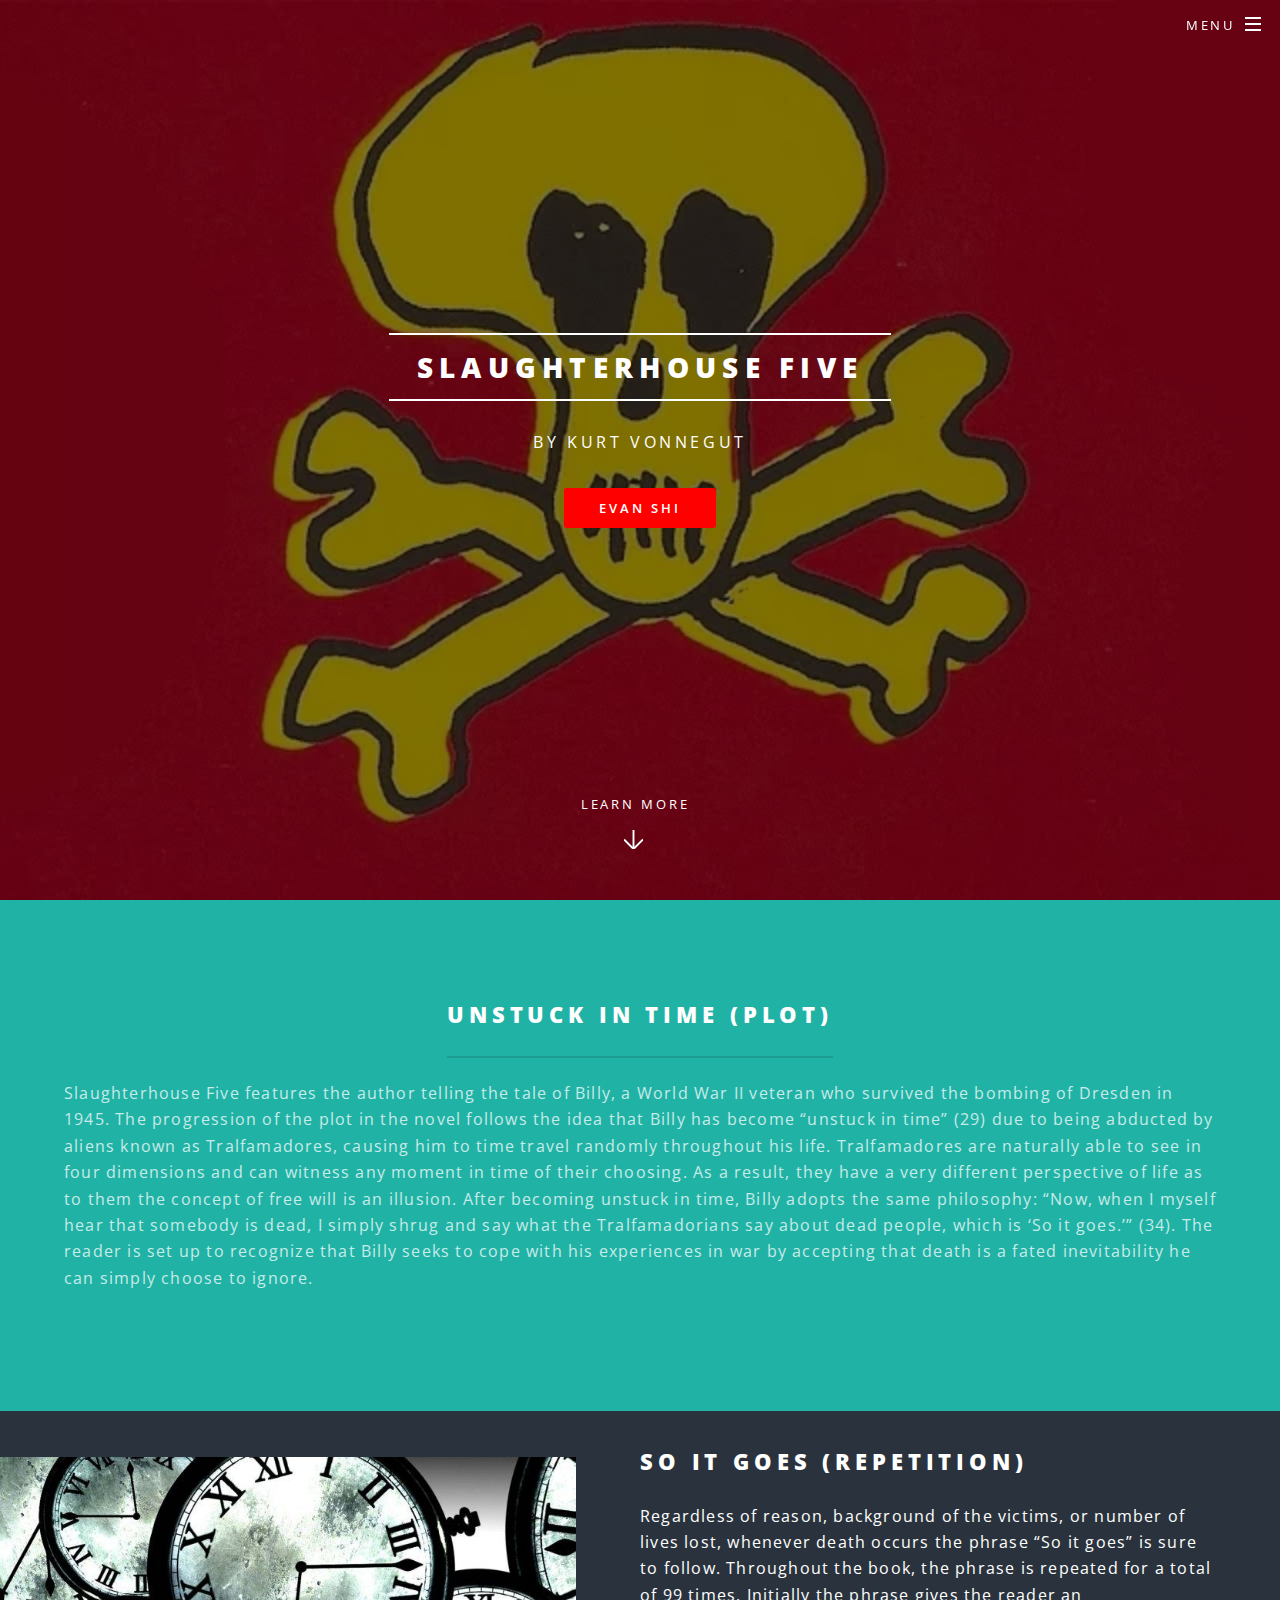
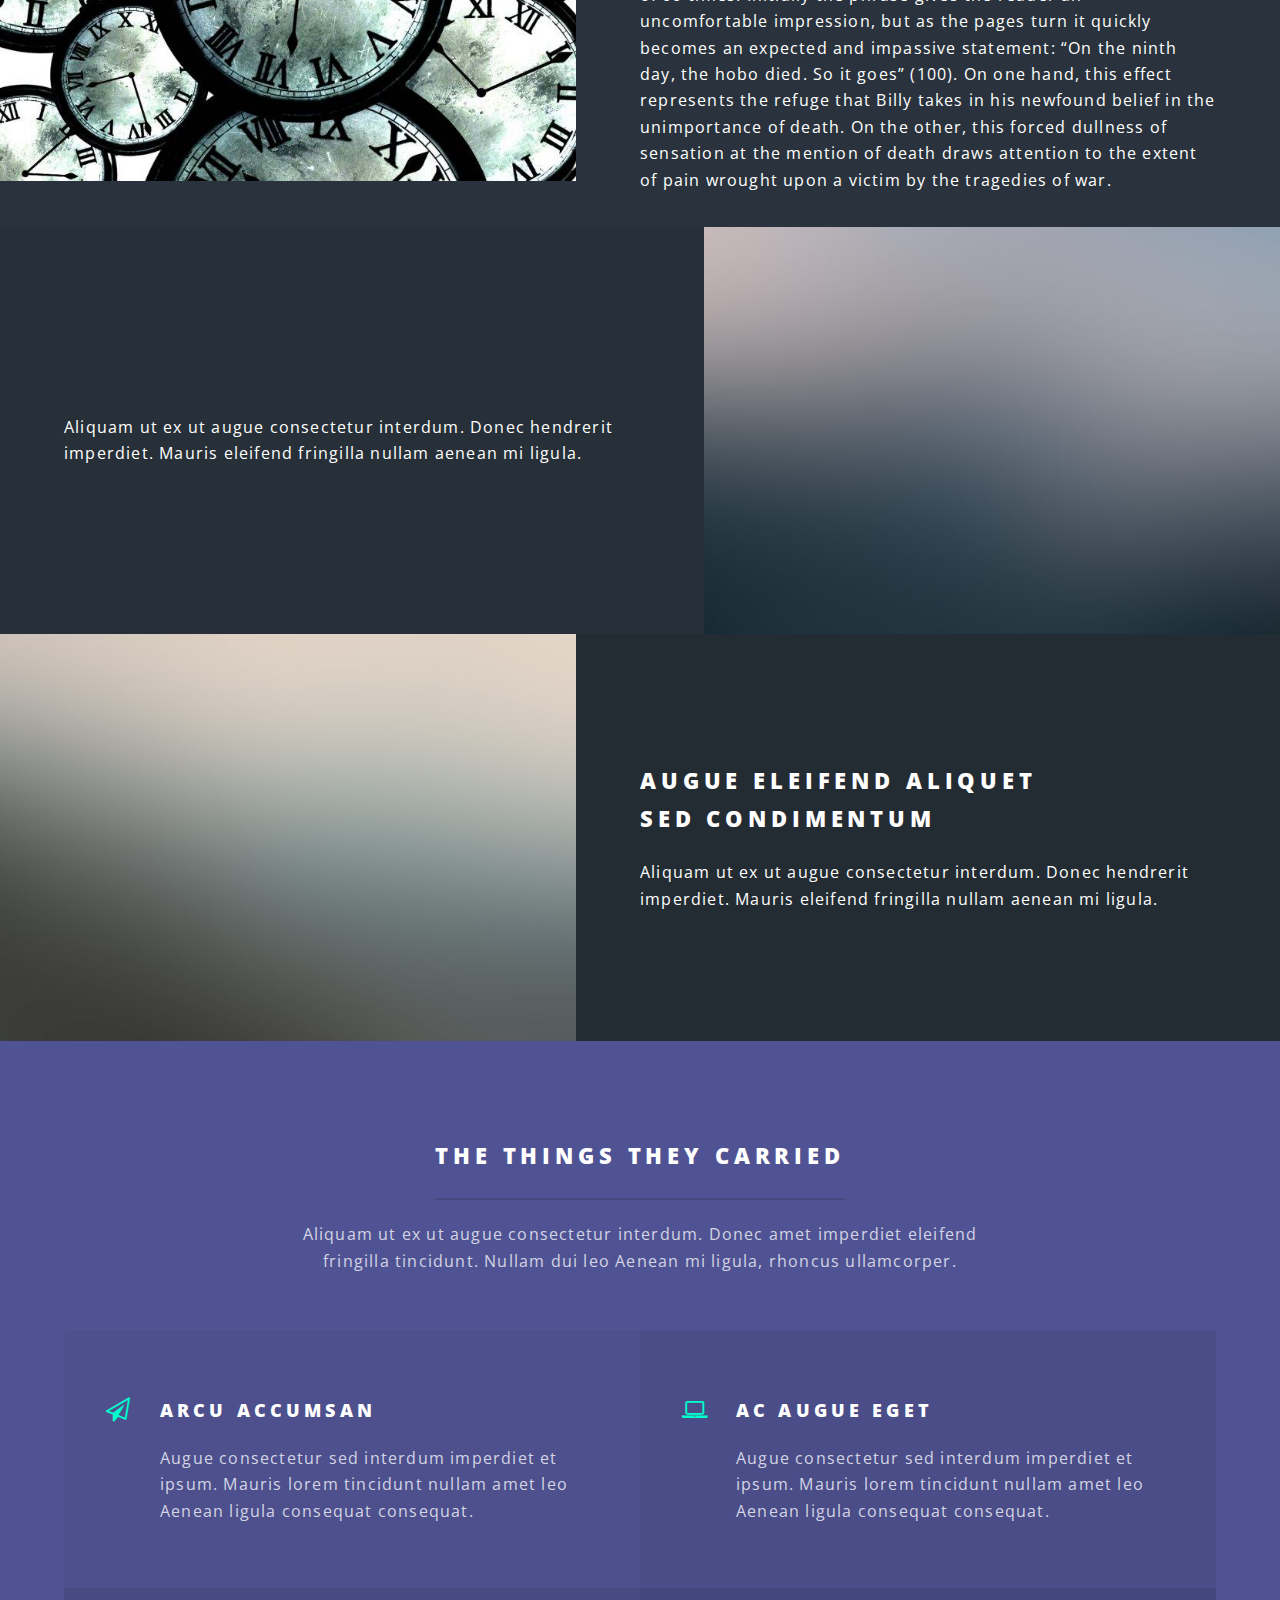
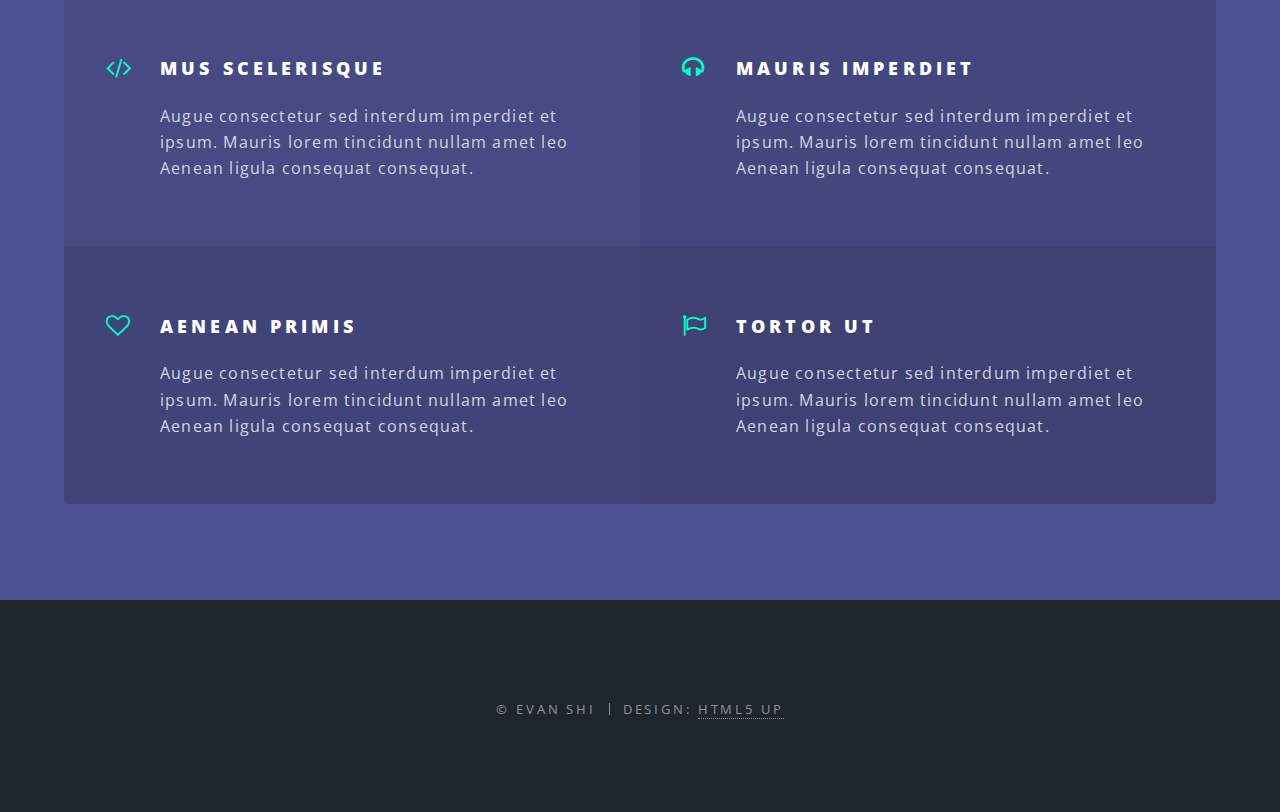
==== commit d2c63b70: "repetition textual evidence" ====
--- a/index.html
+++ b/index.html
@@ -65,7 +65,7 @@
 						<section class="spotlight">
 							<div class="image"><img src="images/time.jpg" alt="" /></div><div class="content">
 								<h2>So it goes (Repetition)</h2>
-								<p style="text-align: left">Regardless of reason, background of the victims, or number of lives lost, whenever death occurs the phrase “So it goes” is sure to follow. Throughout the book, the phrase is repeated for a total of 99 times. Initially the phrase gives the reader an uncomfortable impression, but as the pages turn it quickly becomes an expected and impassive statement. On one hand, this effect represents the refuge that Billy takes in his newfound belief in the unimportance of death. On the other, this forced dullness of sensation at the mention of death draws attention to the extent of pain wrought upon a victim by the tragedies of war.</p>
+								<p style="text-align: left">Regardless of reason, background of the victims, or number of lives lost, whenever death occurs the phrase “So it goes” is sure to follow. Throughout the book, the phrase is repeated for a total of 99 times. Initially the phrase gives the reader an uncomfortable impression, but as the pages turn it quickly becomes an expected and impassive statement: “On the ninth day, the hobo died. So it goes” (100). On one hand, this effect represents the refuge that Billy takes in his newfound belief in the unimportance of death. On the other, this forced dullness of sensation at the mention of death draws attention to the extent of pain wrought upon a victim by the tragedies of war.</p>
 							</div>
 						</section>
 						<section class="spotlight">
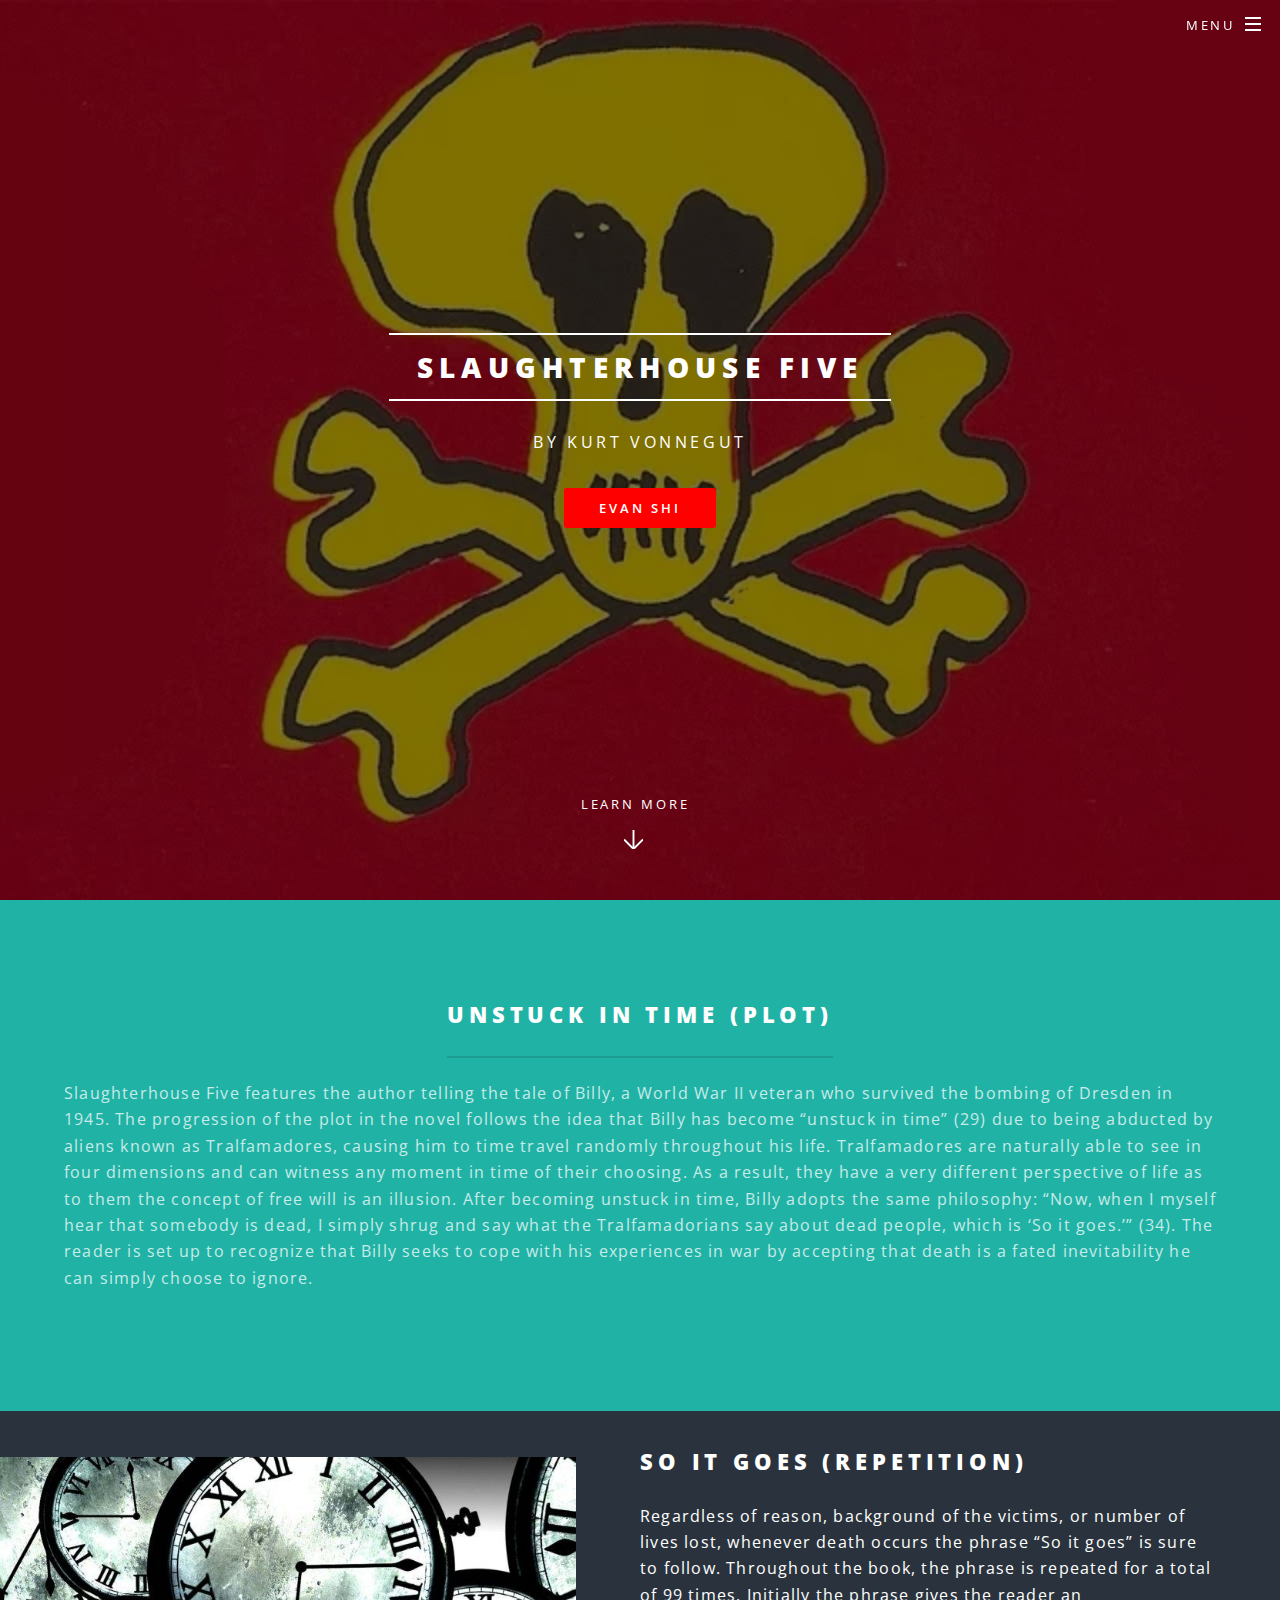
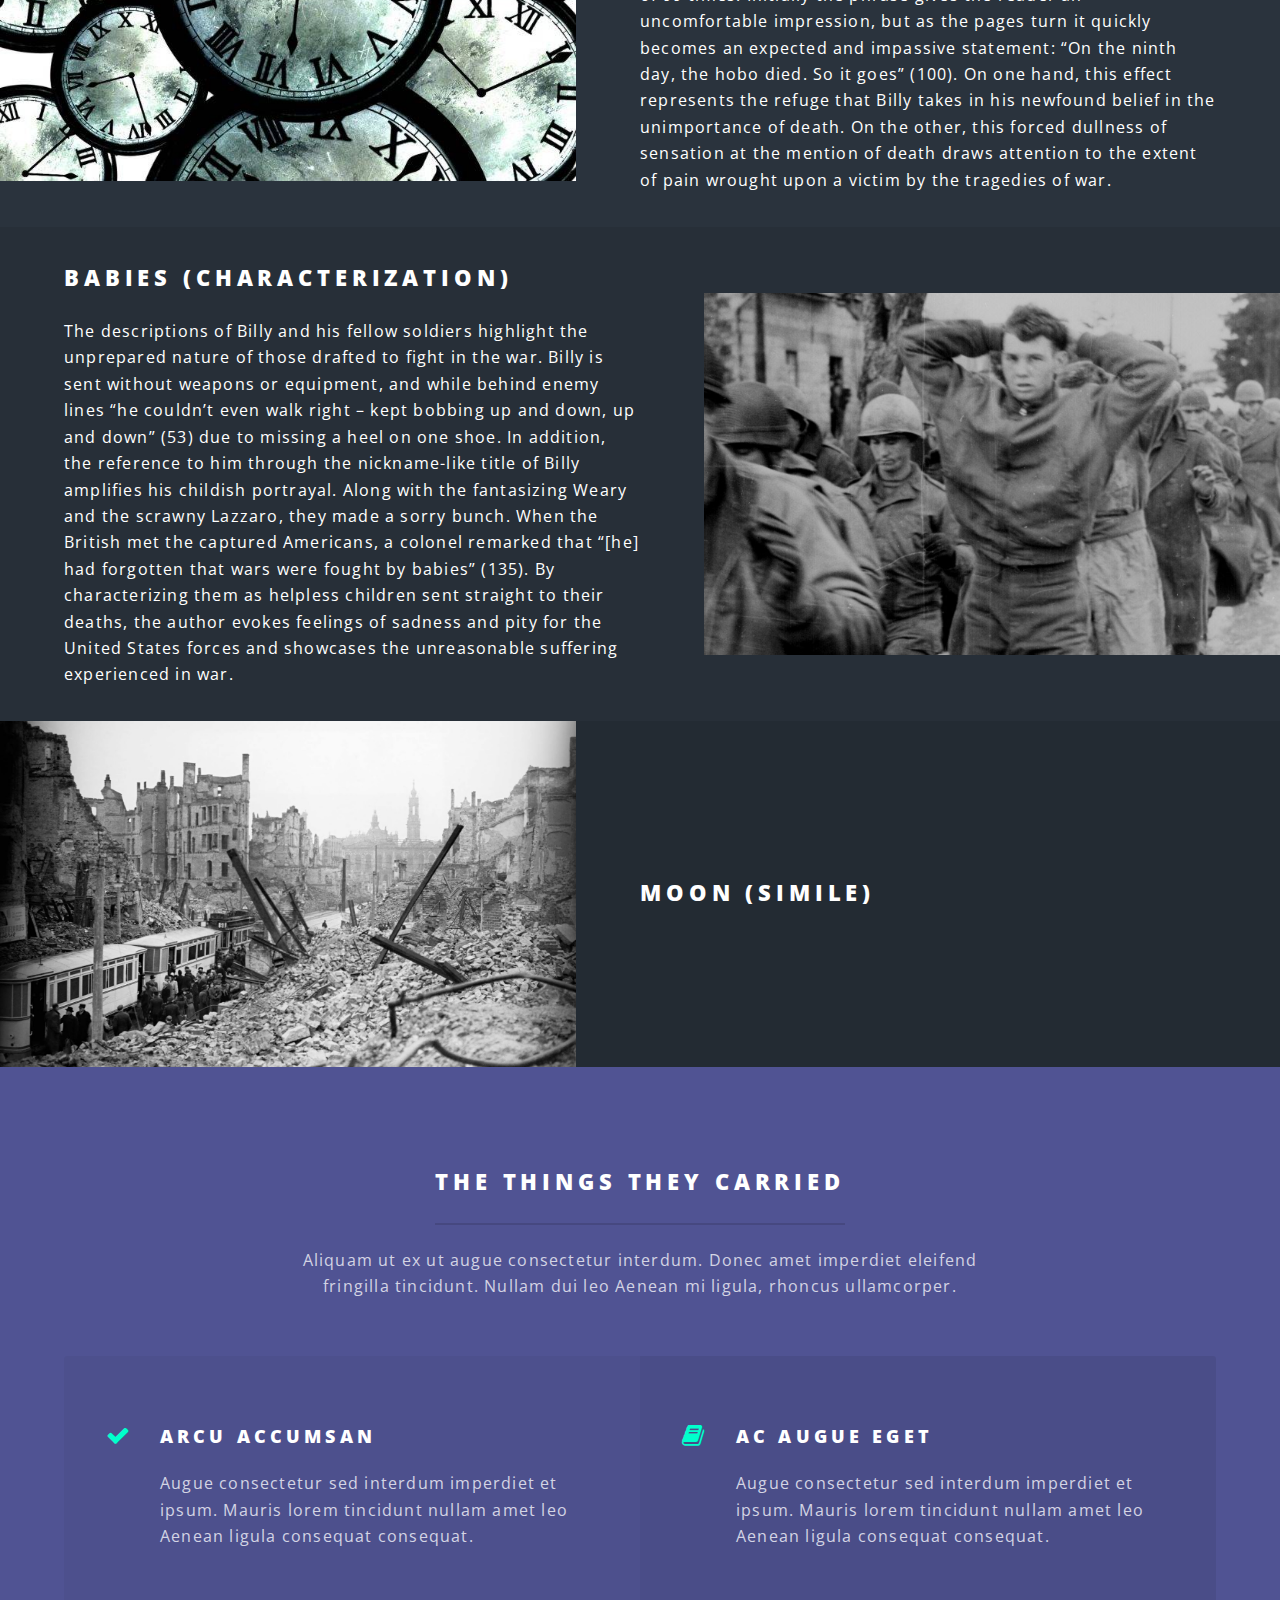
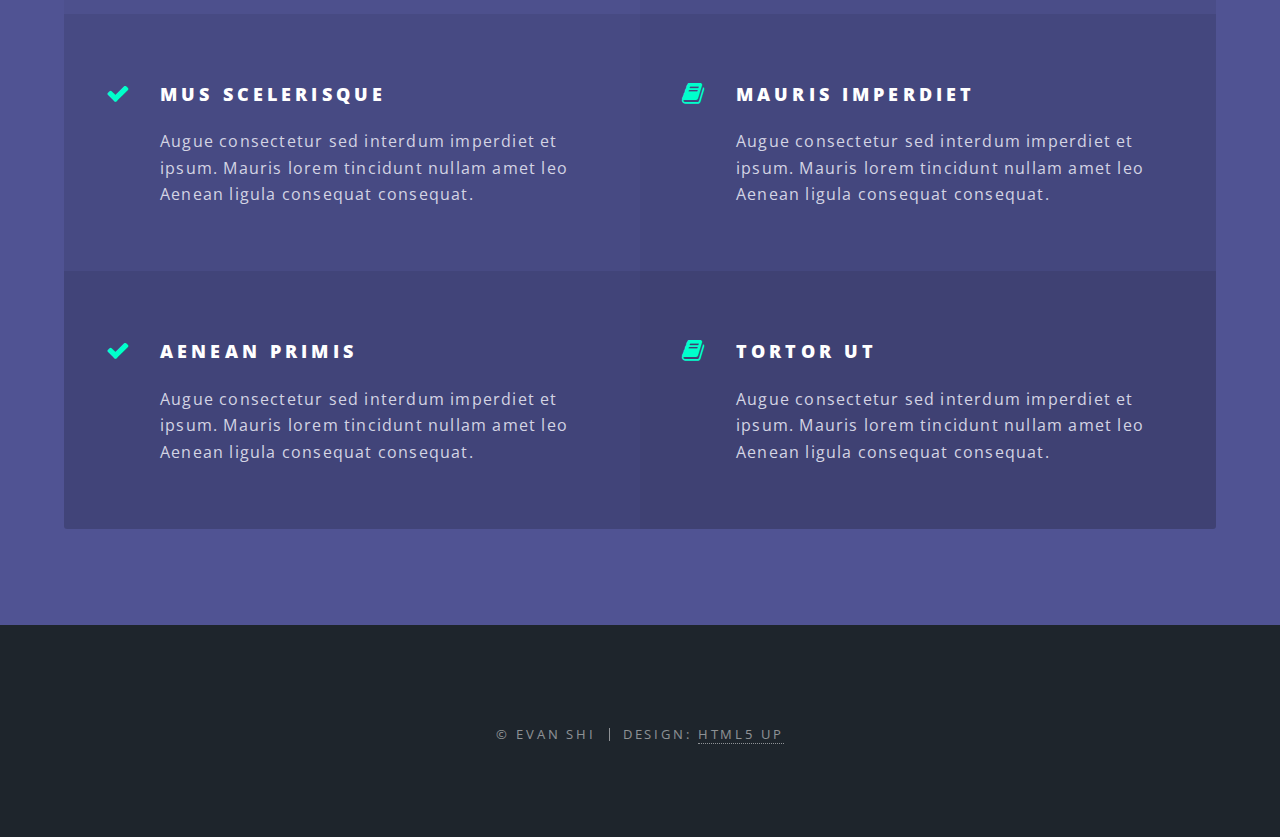
==== commit 6ac5dec3: "characterization" ====
--- a/index.html
+++ b/index.html
@@ -69,16 +69,15 @@
 							</div>
 						</section>
 						<section class="spotlight">
-							<div class="image"><img src="images/pic02.jpg" alt="" /></div><div class="content">
-								<h2></h2>
-								<p>Aliquam ut ex ut augue consectetur interdum. Donec hendrerit imperdiet. Mauris eleifend fringilla nullam aenean mi ligula.</p>
+							<div class="image"><img src="images/captured.png" alt="" /></div><div class="content">
+								<h2>Babies (Characterization)</h2>
+								<p style="text-align: left">The descriptions of Billy and his fellow soldiers highlight the unprepared nature of those drafted to fight in the war. Billy is sent without weapons or equipment, and while behind enemy lines “he couldn’t even walk right – kept bobbing up and down, up and down” (53) due to missing a heel on one shoe. In addition, the reference to him through the nickname-like title of Billy amplifies his childish portrayal. Along with the fantasizing Weary and the scrawny Lazzaro, they made a sorry bunch.  When the British met the captured Americans, a colonel remarked that “[he] had forgotten that wars were fought by babies” (135). By characterizing them as helpless children sent straight to their deaths, the author evokes feelings of sadness and pity for the United States forces and showcases the unreasonable suffering experienced in war.</p>
 							</div>
 						</section>
 						<section class="spotlight">
-							<div class="image"><img src="images/pic03.jpg" alt="" /></div><div class="content">
-								<h2>Augue eleifend aliquet<br />
-								sed condimentum</h2>
-								<p>Aliquam ut ex ut augue consectetur interdum. Donec hendrerit imperdiet. Mauris eleifend fringilla nullam aenean mi ligula.</p>
+							<div class="image"><img src="images/ruins.jpg" alt="" /></div><div class="content">
+								<h2>Moon (Simile)</h2>
+								<p style="text-align: left"></p>
 							</div>
 						</section>
 					</section>
@@ -92,27 +91,27 @@
 								fringilla tincidunt. Nullam dui leo Aenean mi ligula, rhoncus ullamcorper.</p>
 							</header>
 							<ul class="features">
-								<li class="icon fa-paper-plane-o">
+								<li class="icon fa-check">
 									<h3>Arcu accumsan</h3>
 									<p>Augue consectetur sed interdum imperdiet et ipsum. Mauris lorem tincidunt nullam amet leo Aenean ligula consequat consequat.</p>
 								</li>
-								<li class="icon fa-laptop">
+								<li class="icon fa-book">
 									<h3>Ac Augue Eget</h3>
 									<p>Augue consectetur sed interdum imperdiet et ipsum. Mauris lorem tincidunt nullam amet leo Aenean ligula consequat consequat.</p>
 								</li>
-								<li class="icon fa-code">
+								<li class="icon fa-check">
 									<h3>Mus Scelerisque</h3>
 									<p>Augue consectetur sed interdum imperdiet et ipsum. Mauris lorem tincidunt nullam amet leo Aenean ligula consequat consequat.</p>
 								</li>
-								<li class="icon fa-headphones">
+								<li class="icon fa-book">
 									<h3>Mauris Imperdiet</h3>
 									<p>Augue consectetur sed interdum imperdiet et ipsum. Mauris lorem tincidunt nullam amet leo Aenean ligula consequat consequat.</p>
 								</li>
-								<li class="icon fa-heart-o">
+								<li class="icon fa-check">
 									<h3>Aenean Primis</h3>
 									<p>Augue consectetur sed interdum imperdiet et ipsum. Mauris lorem tincidunt nullam amet leo Aenean ligula consequat consequat.</p>
 								</li>
-								<li class="icon fa-flag-o">
+								<li class="icon fa-book">
 									<h3>Tortor Ut</h3>
 									<p>Augue consectetur sed interdum imperdiet et ipsum. Mauris lorem tincidunt nullam amet leo Aenean ligula consequat consequat.</p>
 								</li>
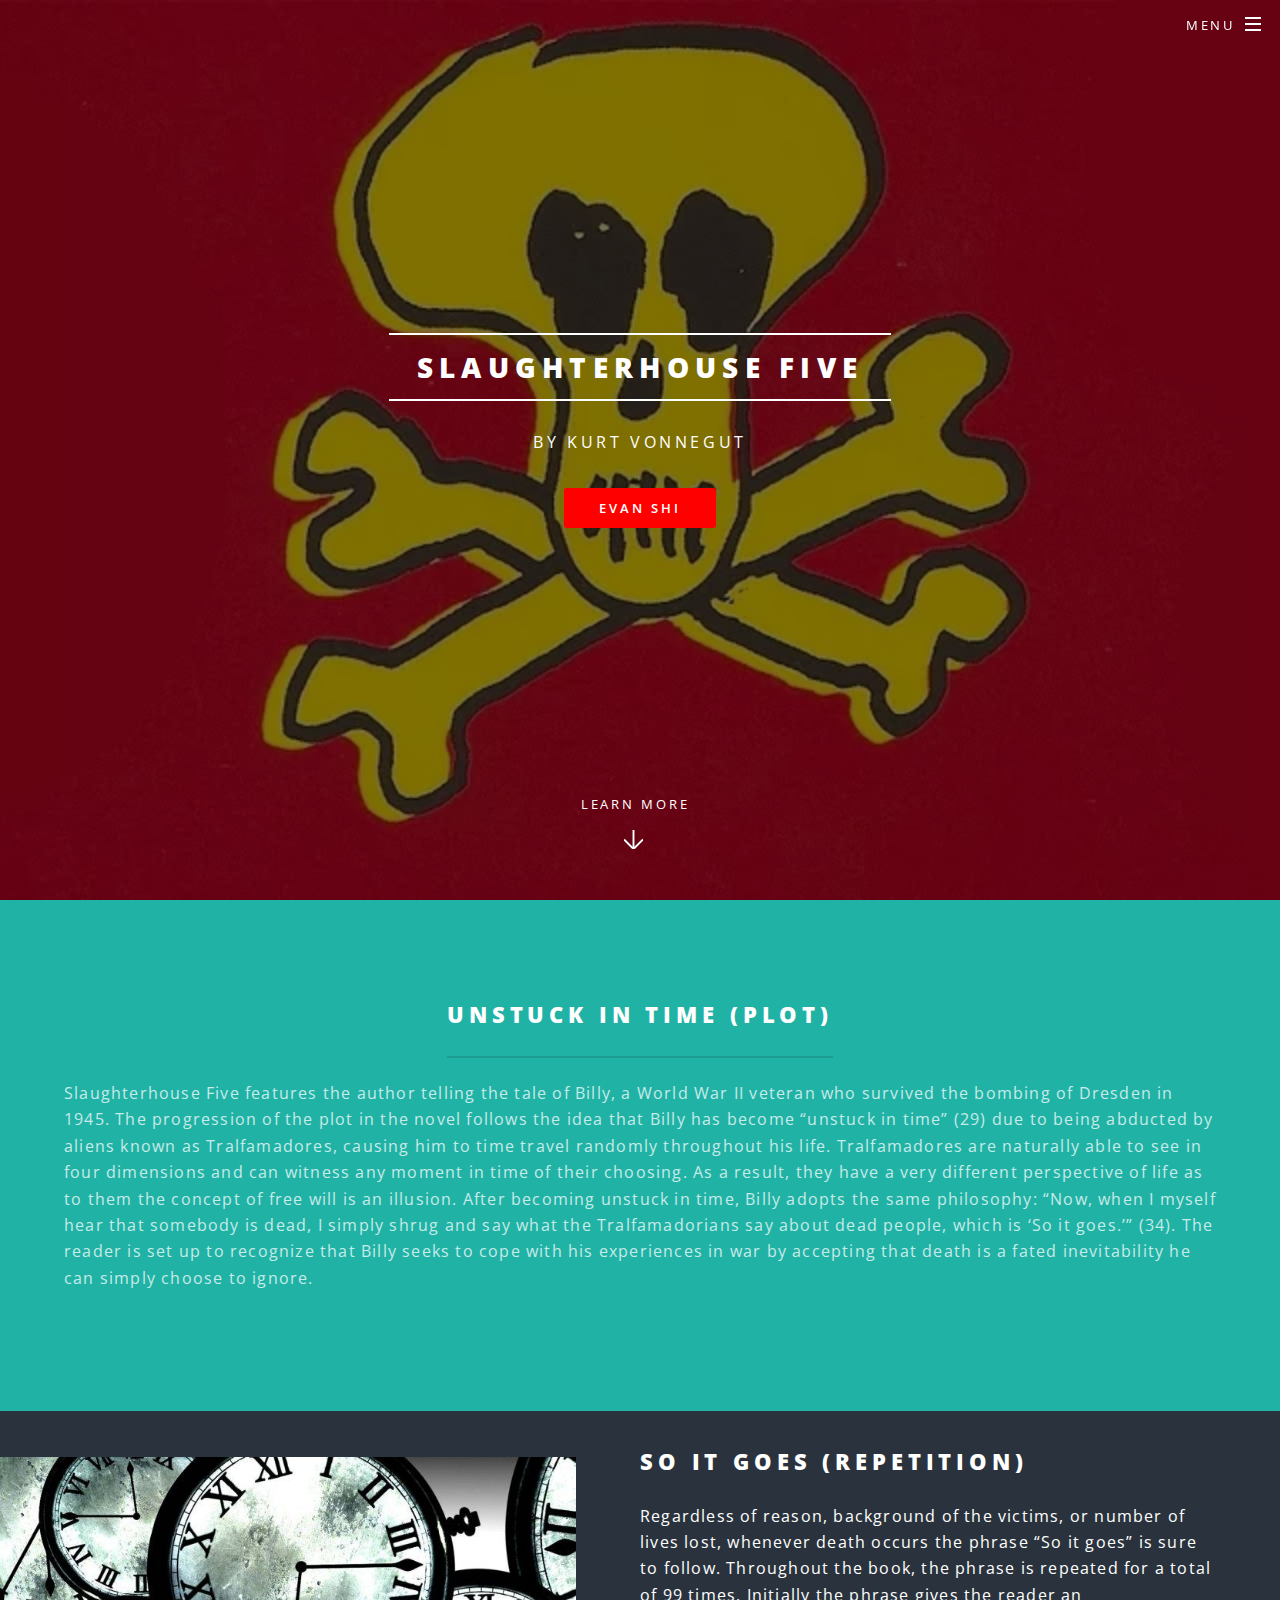
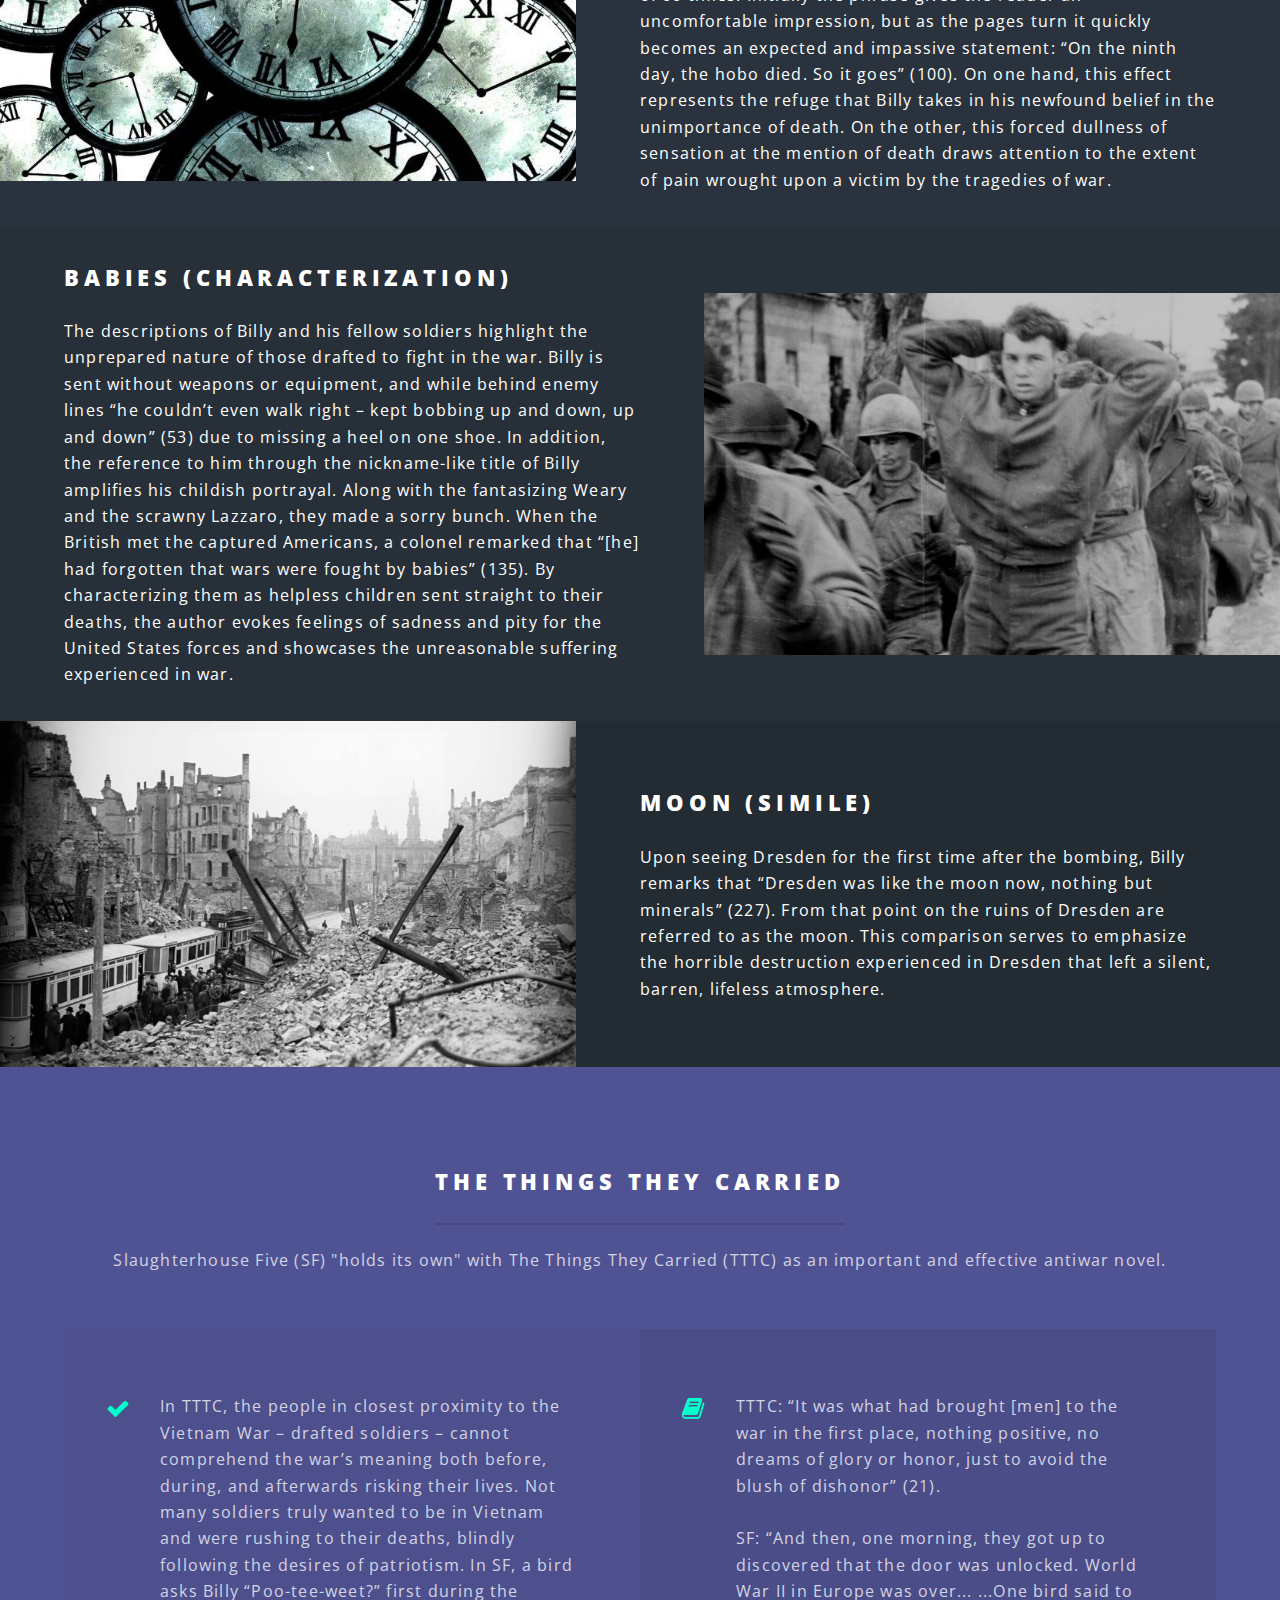
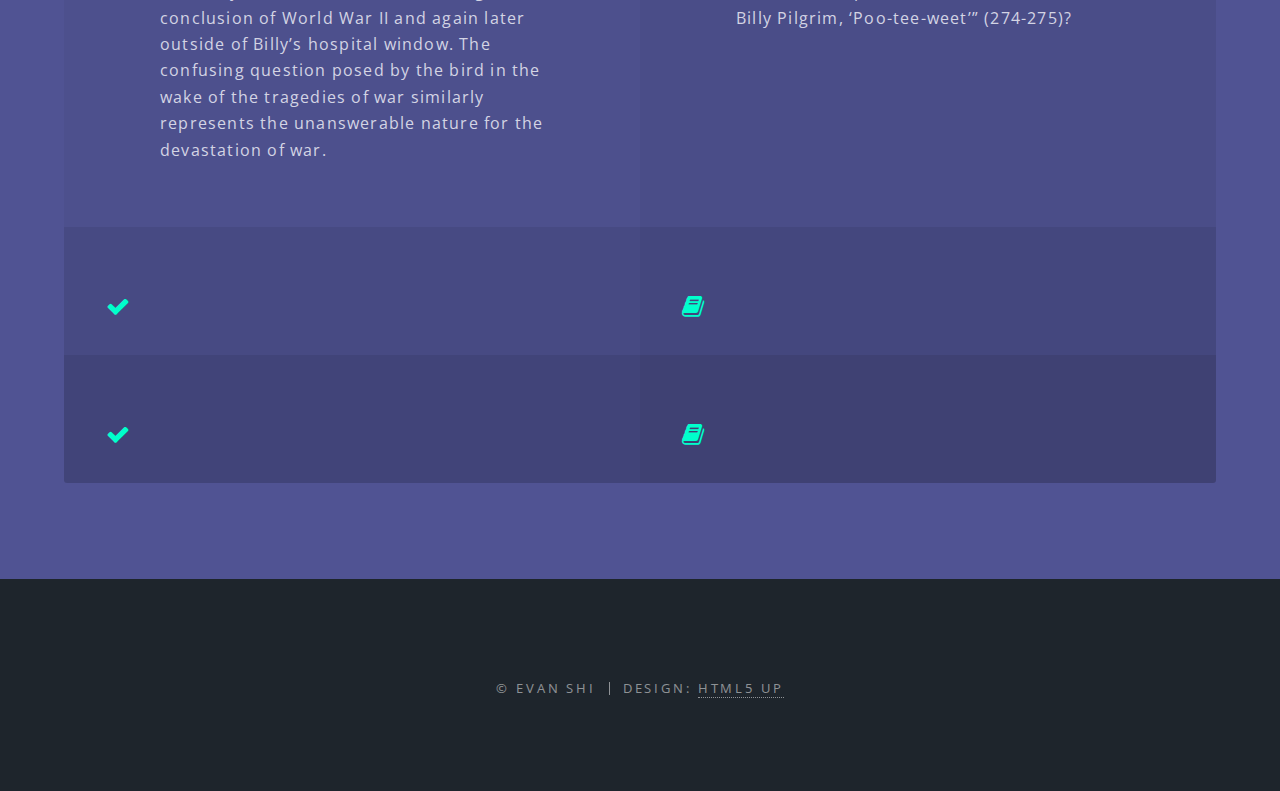
==== commit 06527487: "simile and hold its own" ====
--- a/index.html
+++ b/index.html
@@ -77,7 +77,7 @@
 						<section class="spotlight">
 							<div class="image"><img src="images/ruins.jpg" alt="" /></div><div class="content">
 								<h2>Moon (Simile)</h2>
-								<p style="text-align: left"></p>
+								<p style="text-align: left">Upon seeing Dresden for the first time after the bombing, Billy remarks that “Dresden was like the moon now, nothing but minerals” (227). From that point on the ruins of Dresden are referred to as the moon. This comparison serves to emphasize the horrible destruction experienced in Dresden that left a silent, barren, lifeless atmosphere.</p>
 							</div>
 						</section>
 					</section>
@@ -87,33 +87,26 @@
 						<div class="inner">
 							<header class="major">
 								<h2>The Things They Carried</h2>
-								<p>Aliquam ut ex ut augue consectetur interdum. Donec amet imperdiet eleifend<br />
-								fringilla tincidunt. Nullam dui leo Aenean mi ligula, rhoncus ullamcorper.</p>
+								<p>Slaughterhouse Five (SF) "holds its own" with The Things They Carried (TTTC) as an important and effective antiwar novel.</p>
 							</header>
 							<ul class="features">
 								<li class="icon fa-check">
-									<h3>Arcu accumsan</h3>
-									<p>Augue consectetur sed interdum imperdiet et ipsum. Mauris lorem tincidunt nullam amet leo Aenean ligula consequat consequat.</p>
+									<p style="text-align: left">In TTTC, the people in closest proximity to the Vietnam War – drafted soldiers – cannot comprehend the war’s meaning both before, during, and afterwards risking their lives. Not many soldiers truly wanted to be in Vietnam and were rushing to their deaths, blindly following the desires of patriotism. In SF, a bird asks Billy “Poo-tee-weet?” first during the conclusion of World War II and again later outside of Billy’s hospital window. The confusing question posed by the bird in the wake of the tragedies of war similarly represents the unanswerable nature for the devastation of war.</p>
 								</li>
 								<li class="icon fa-book">
-									<h3>Ac Augue Eget</h3>
-									<p>Augue consectetur sed interdum imperdiet et ipsum. Mauris lorem tincidunt nullam amet leo Aenean ligula consequat consequat.</p>
+									<p style="text-align: left">TTTC: “It was what had brought [men] to the war in the first place, nothing positive, no dreams of glory or honor, just to avoid the blush of dishonor” (21).<br/><br/>SF: “And then, one morning, they got up to discovered that the door was unlocked. World War II in Europe was over... ...One bird said to Billy Pilgrim, ‘Poo-tee-weet’” (274-275)?</p>
 								</li>
 								<li class="icon fa-check">
-									<h3>Mus Scelerisque</h3>
-									<p>Augue consectetur sed interdum imperdiet et ipsum. Mauris lorem tincidunt nullam amet leo Aenean ligula consequat consequat.</p>
+									<p style="text-align: left"></p>
 								</li>
 								<li class="icon fa-book">
-									<h3>Mauris Imperdiet</h3>
-									<p>Augue consectetur sed interdum imperdiet et ipsum. Mauris lorem tincidunt nullam amet leo Aenean ligula consequat consequat.</p>
+									<p style="text-align: left"></p>
 								</li>
 								<li class="icon fa-check">
-									<h3>Aenean Primis</h3>
-									<p>Augue consectetur sed interdum imperdiet et ipsum. Mauris lorem tincidunt nullam amet leo Aenean ligula consequat consequat.</p>
+									<p style="text-align: left"></p>
 								</li>
 								<li class="icon fa-book">
-									<h3>Tortor Ut</h3>
-									<p>Augue consectetur sed interdum imperdiet et ipsum. Mauris lorem tincidunt nullam amet leo Aenean ligula consequat consequat.</p>
+									<p style="text-align: left"></p>
 								</li>
 							</ul>
 						</div>
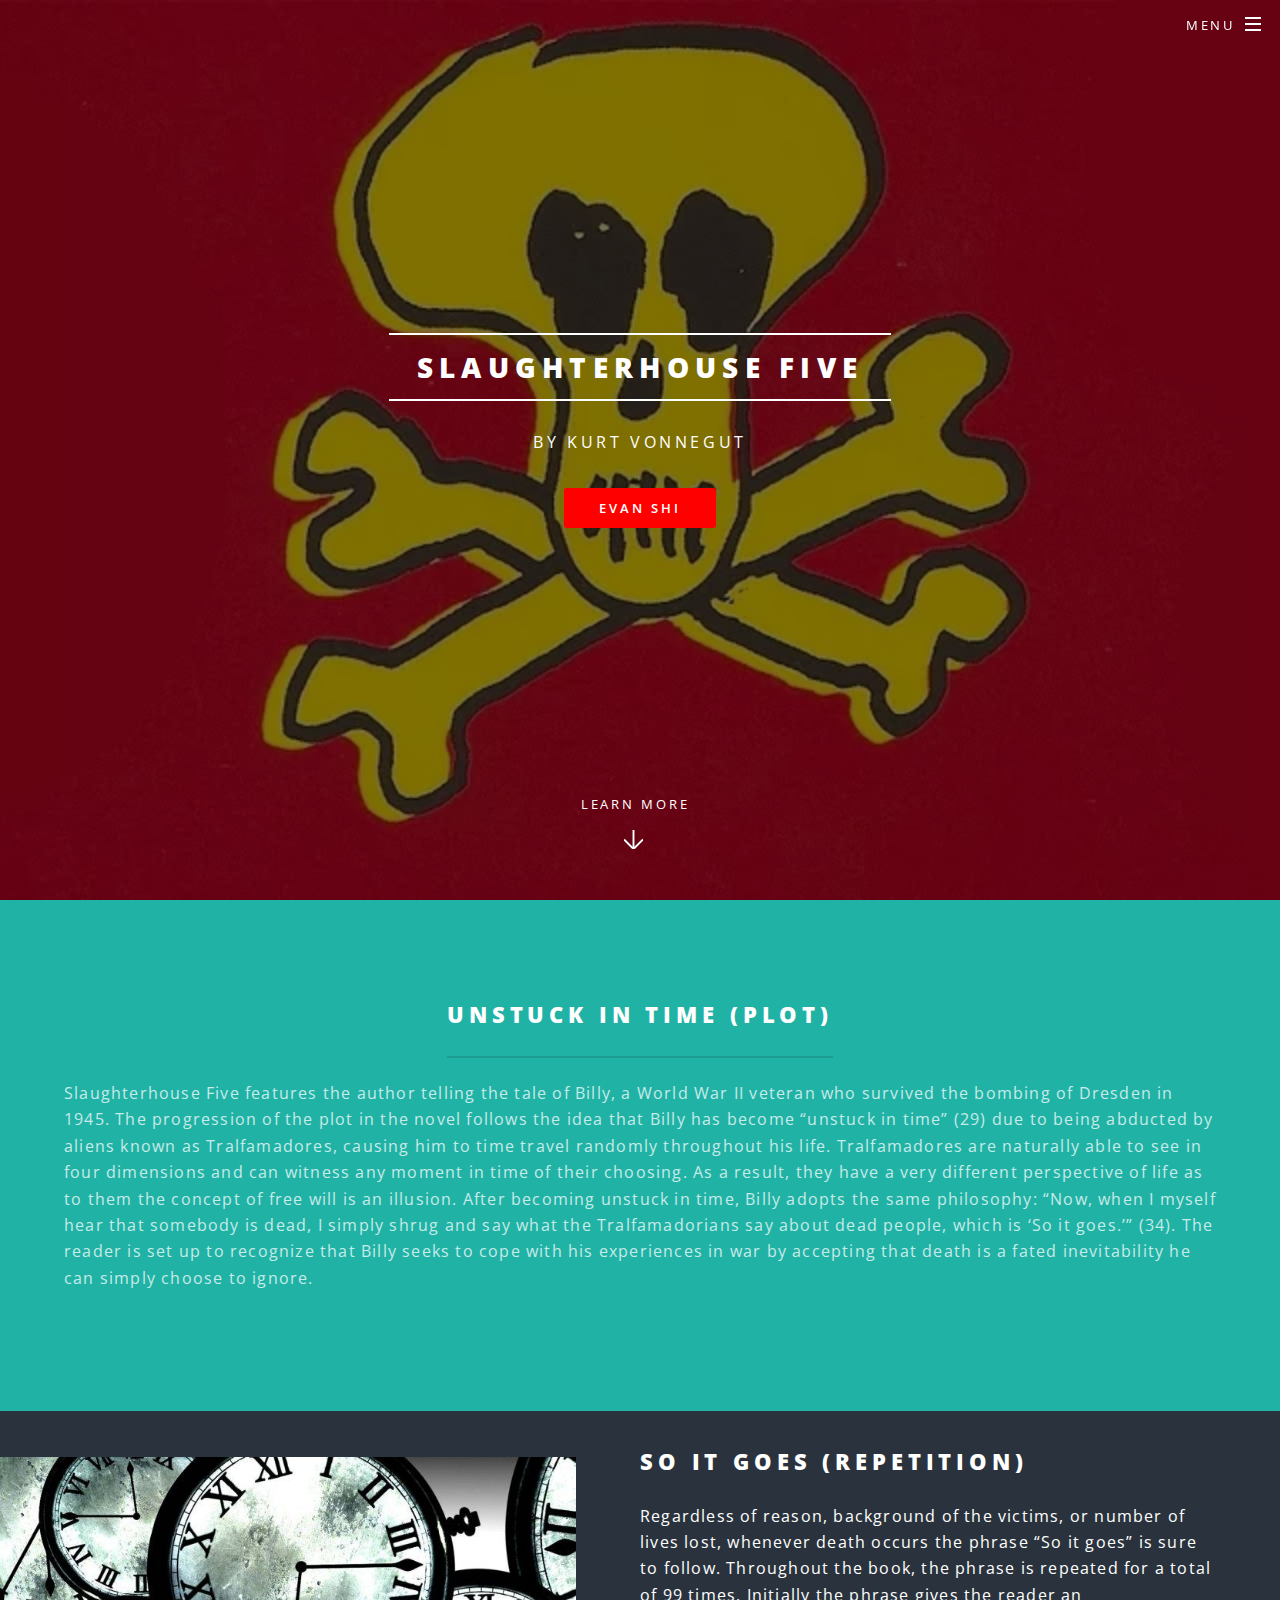
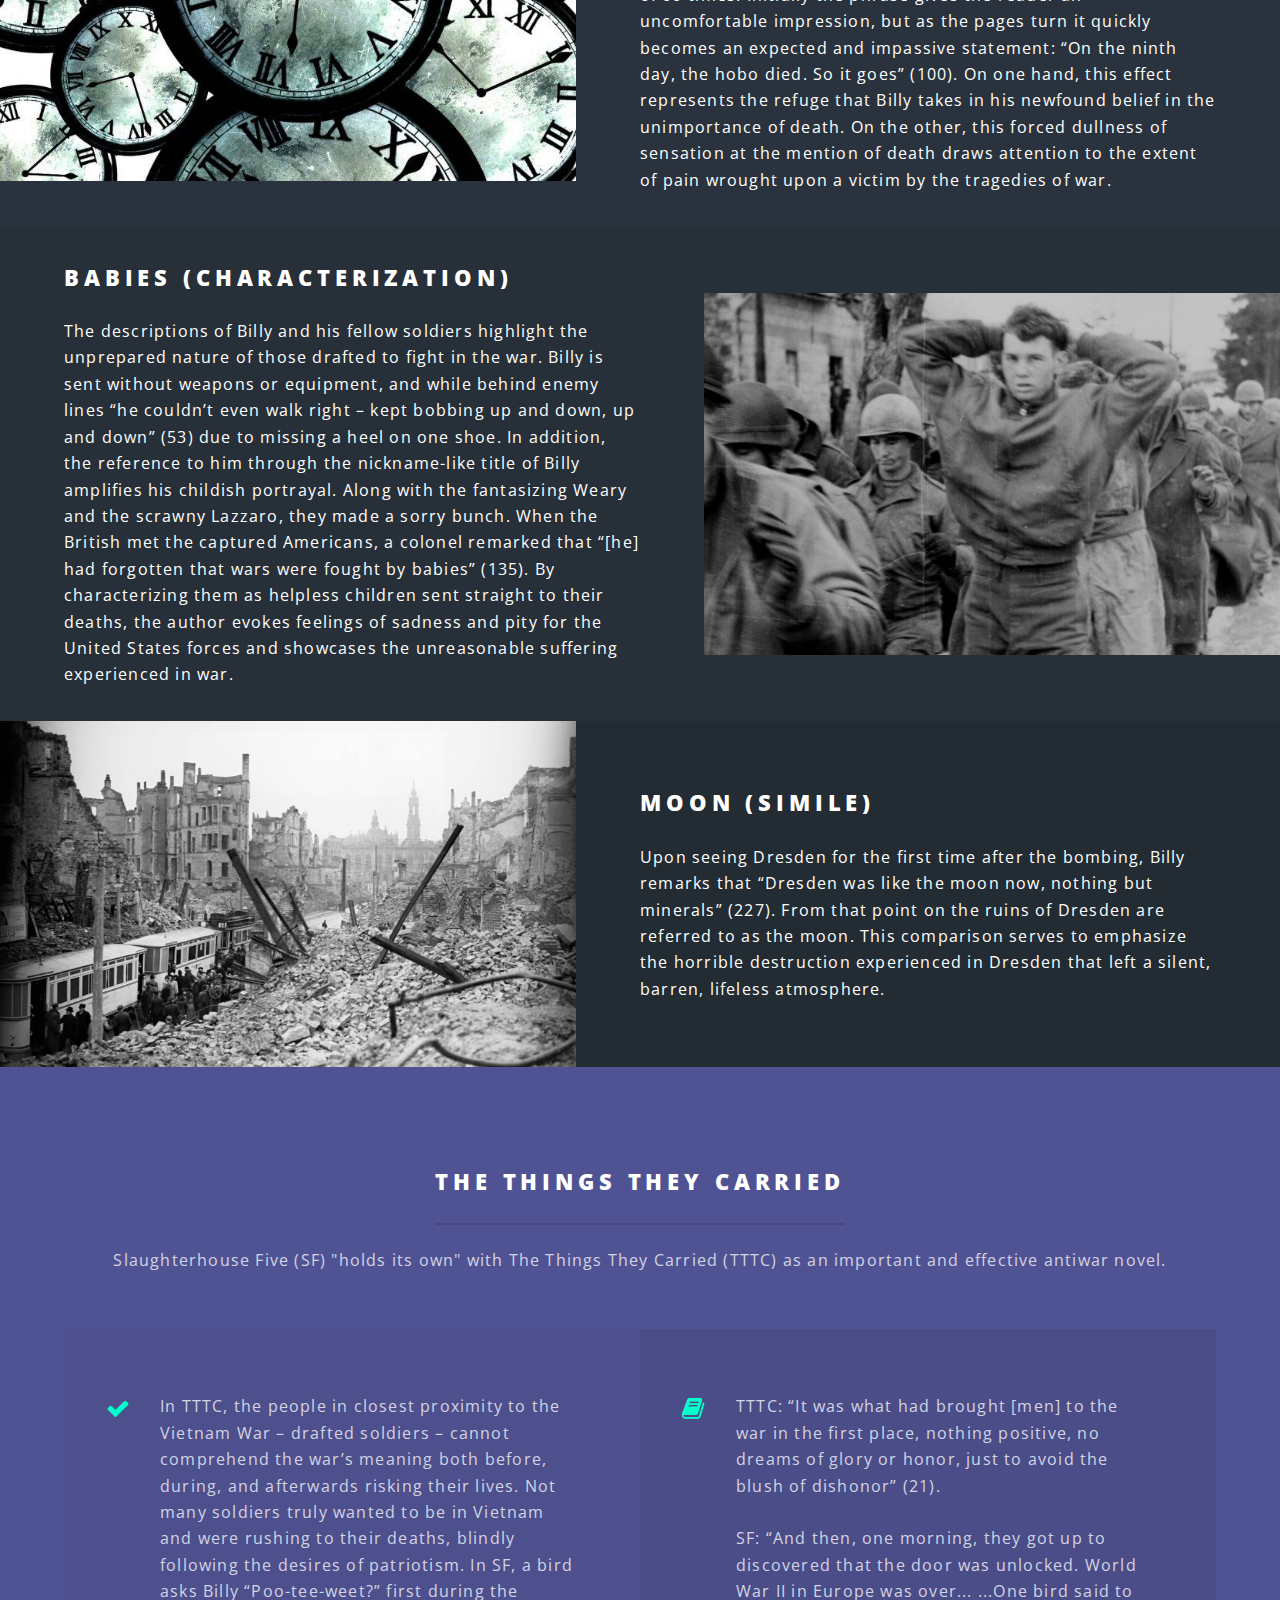
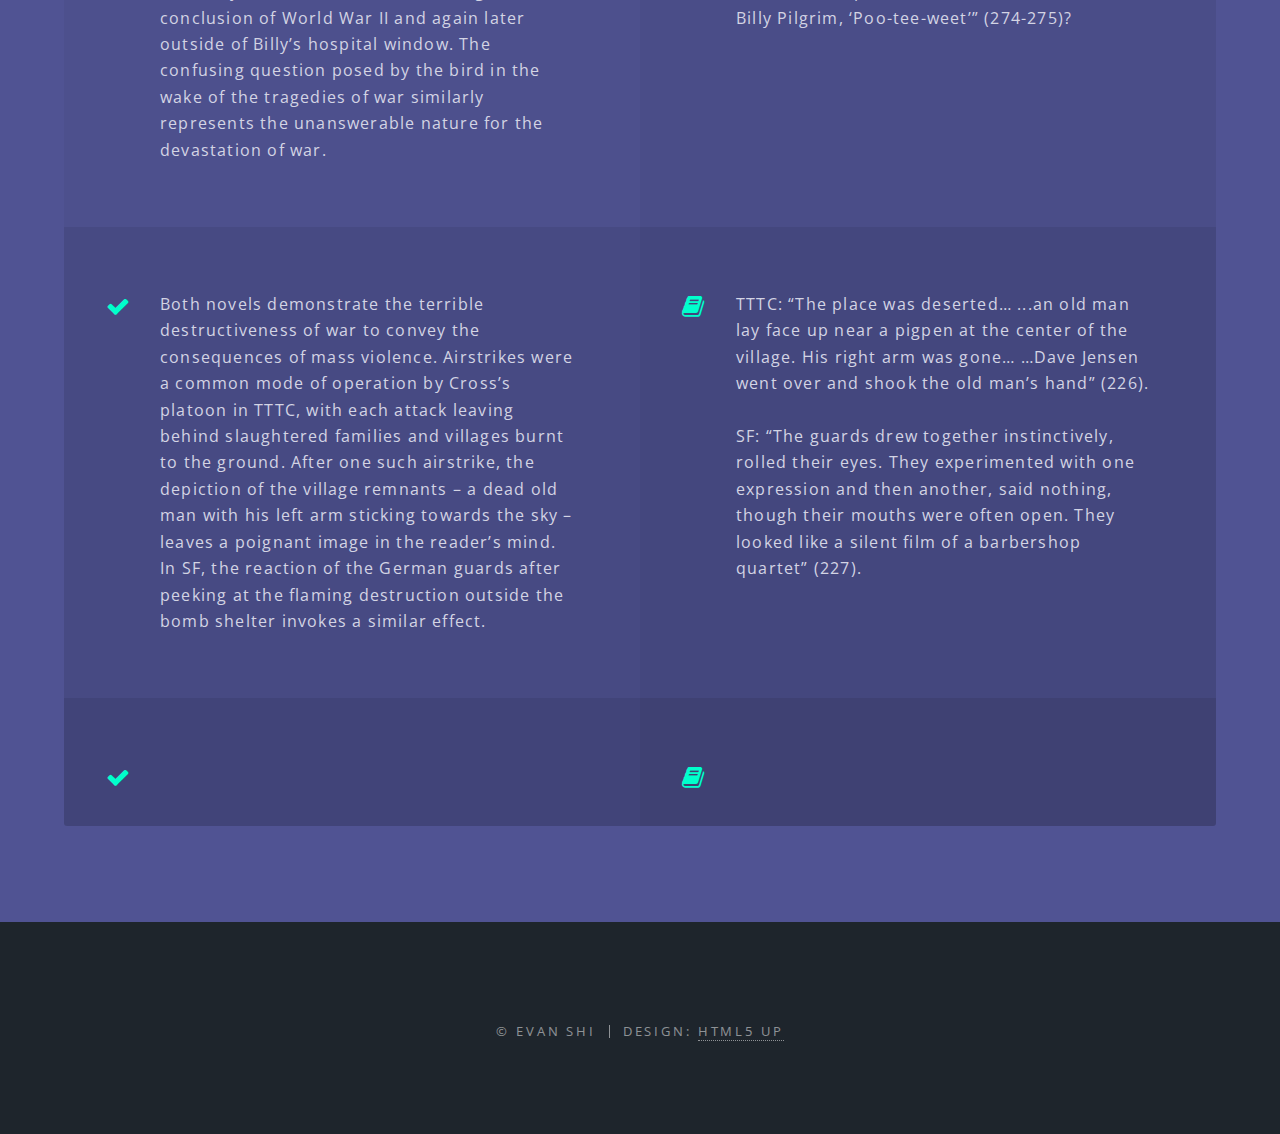
==== commit 02aa4991: "hold its own 2" ====
--- a/index.html
+++ b/index.html
@@ -97,10 +97,10 @@
 									<p style="text-align: left">TTTC: “It was what had brought [men] to the war in the first place, nothing positive, no dreams of glory or honor, just to avoid the blush of dishonor” (21).<br/><br/>SF: “And then, one morning, they got up to discovered that the door was unlocked. World War II in Europe was over... ...One bird said to Billy Pilgrim, ‘Poo-tee-weet’” (274-275)?</p>
 								</li>
 								<li class="icon fa-check">
-									<p style="text-align: left"></p>
+									<p style="text-align: left">Both novels demonstrate the terrible destructiveness of war to convey the consequences of mass violence. Airstrikes were a common mode of operation by Cross’s platoon in TTTC, with each attack leaving behind slaughtered families and villages burnt to the ground. After one such airstrike, the depiction of the village remnants – a dead old man with his left arm sticking towards the sky – leaves a poignant image in the reader’s mind. In SF, the reaction of the German guards after peeking at the flaming destruction outside the bomb shelter invokes a similar effect.</p>
 								</li>
 								<li class="icon fa-book">
-									<p style="text-align: left"></p>
+									<p style="text-align: left">TTTC: “The place was deserted… ...an old man lay face up near a pigpen at the center of the village. His right arm was gone… …Dave Jensen went over and shook the old man’s hand” (226).<br/><br/>SF: “The guards drew together instinctively, rolled their eyes. They experimented with one expression and then another, said nothing, though their mouths were often open. They looked like a silent film of a barbershop quartet” (227).</p>
 								</li>
 								<li class="icon fa-check">
 									<p style="text-align: left"></p>
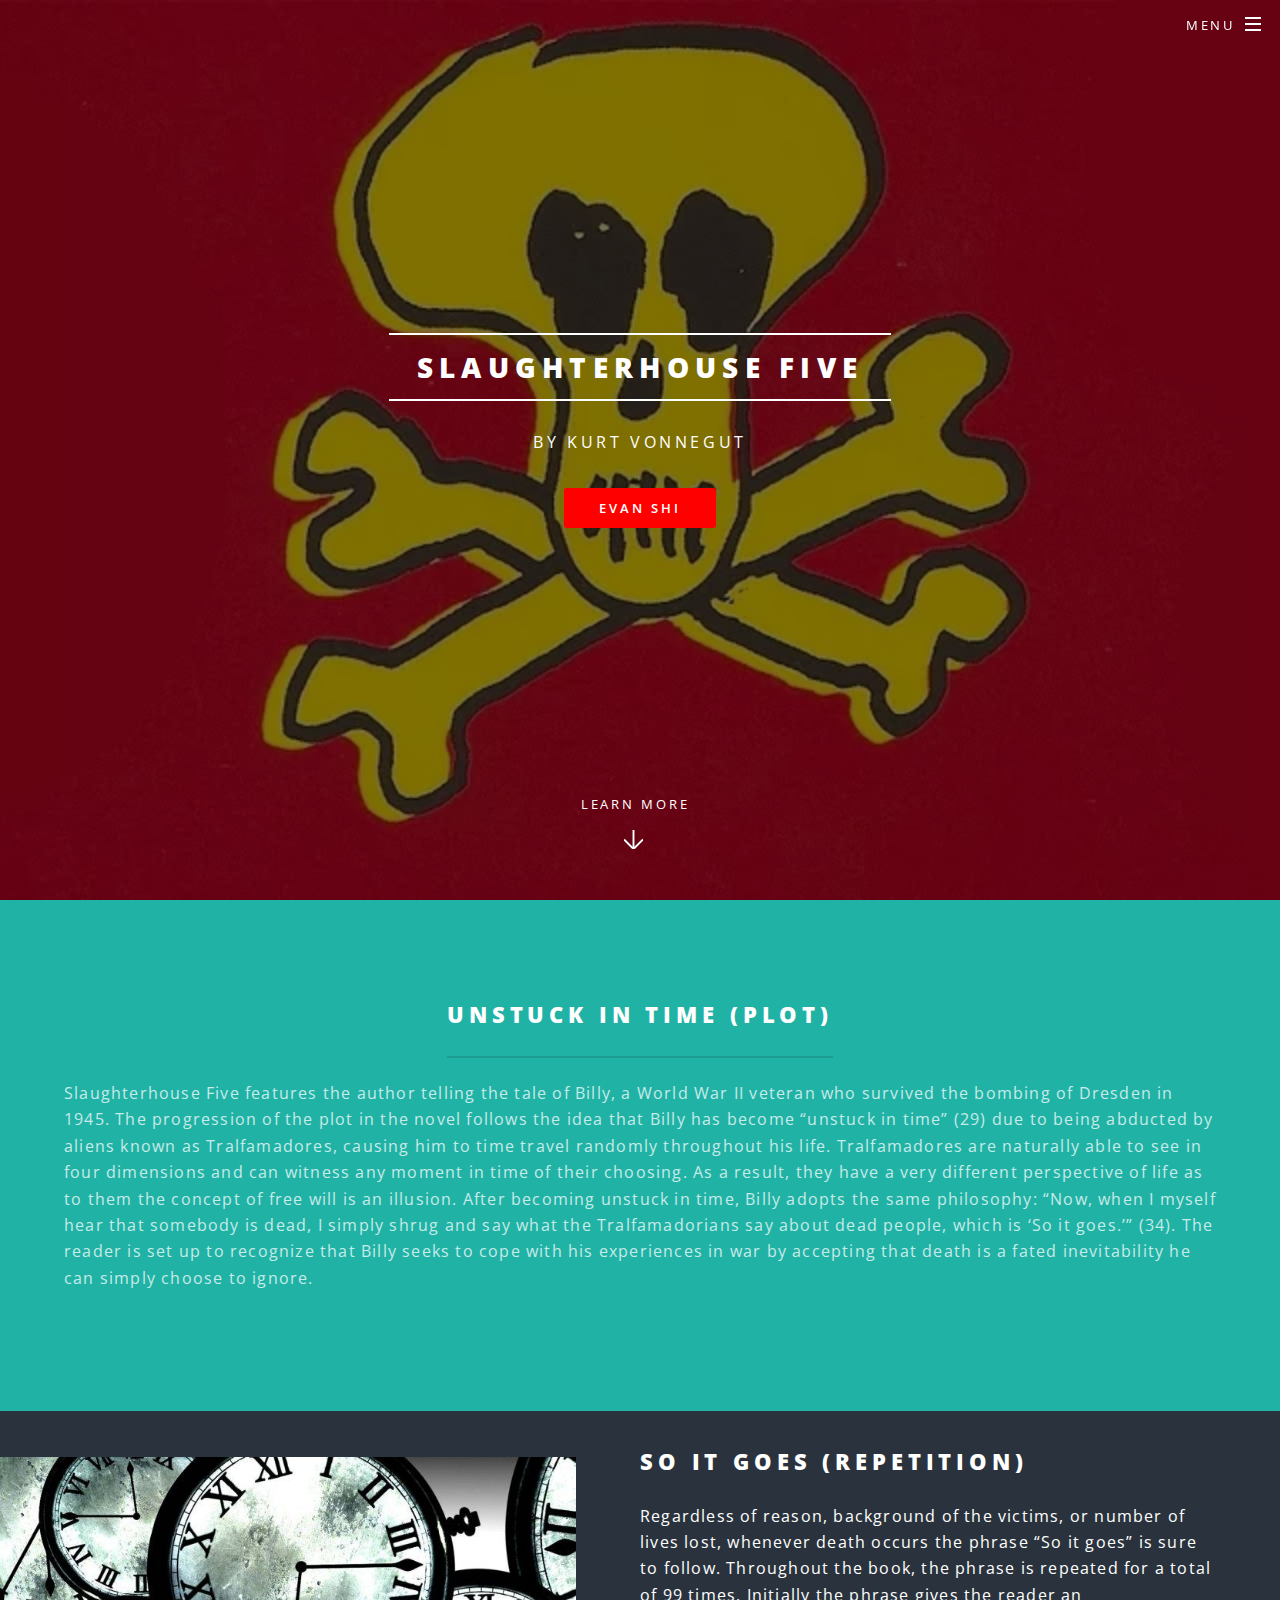
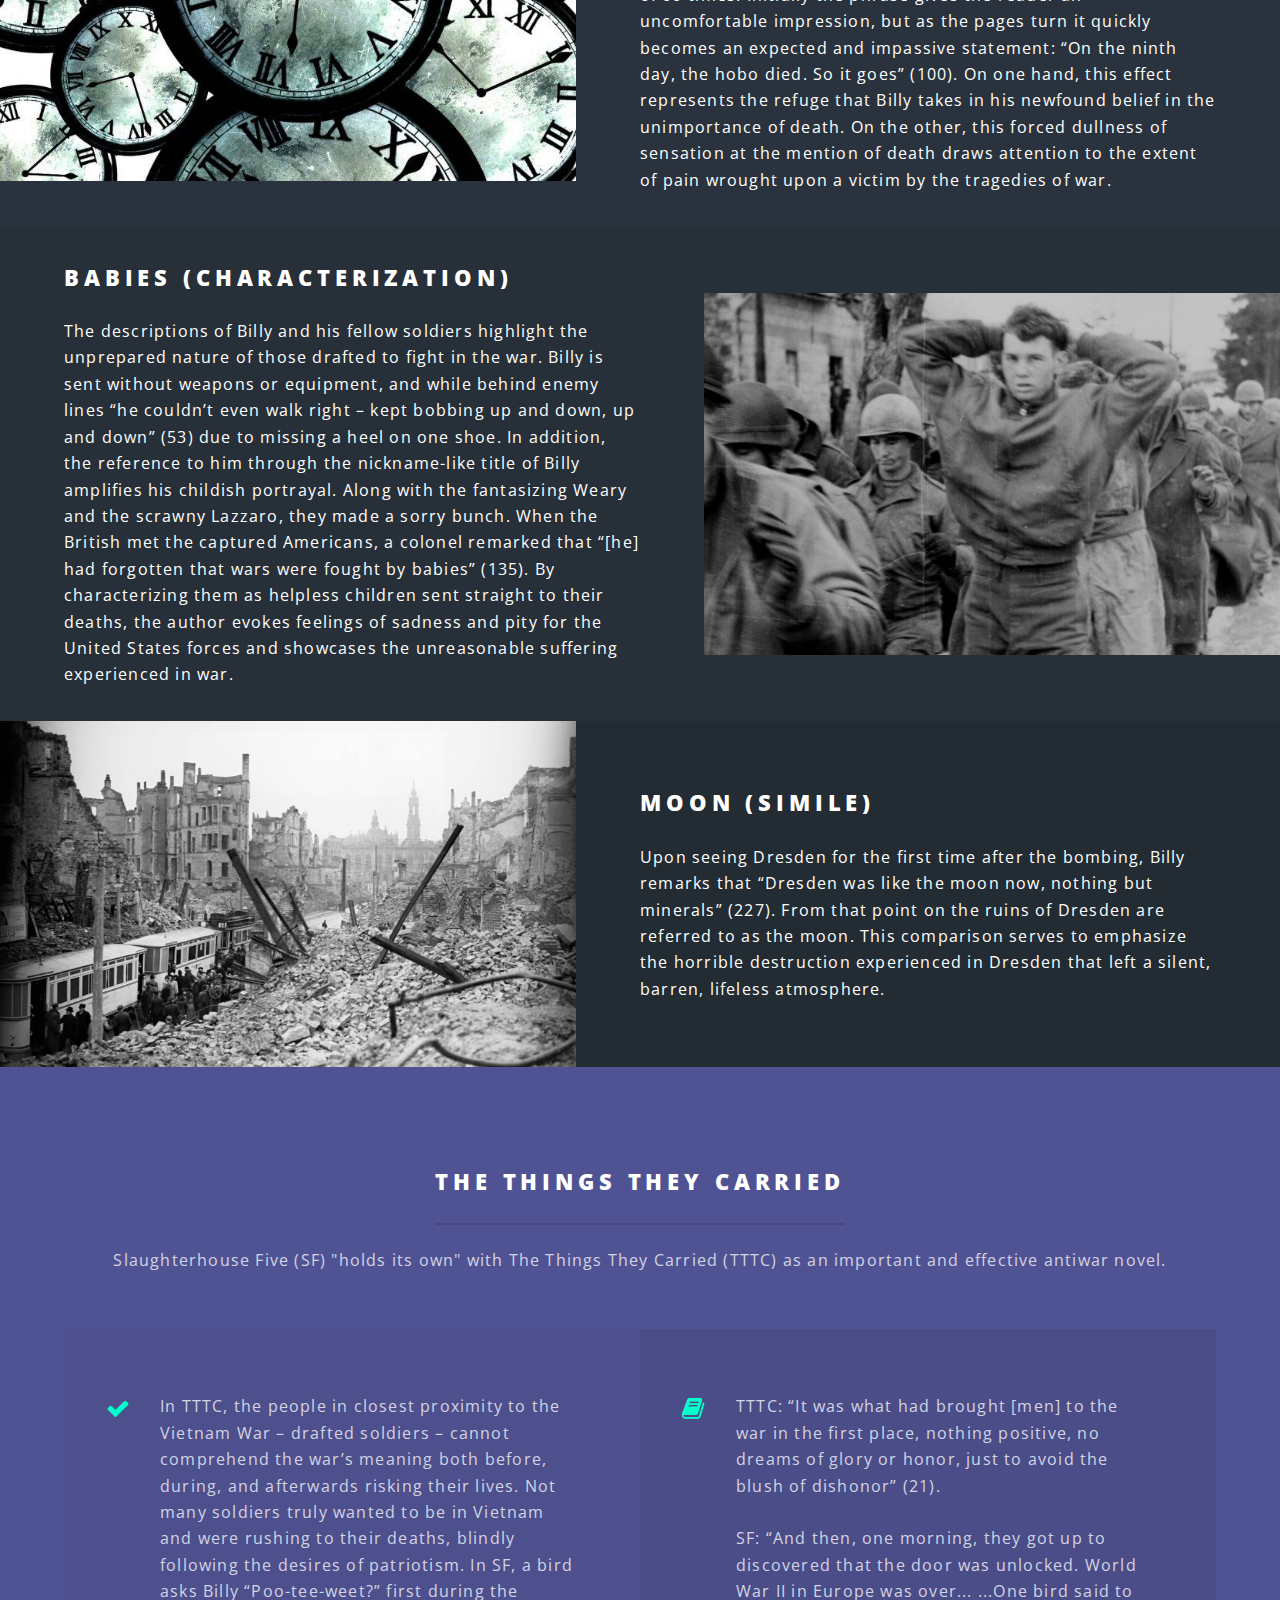
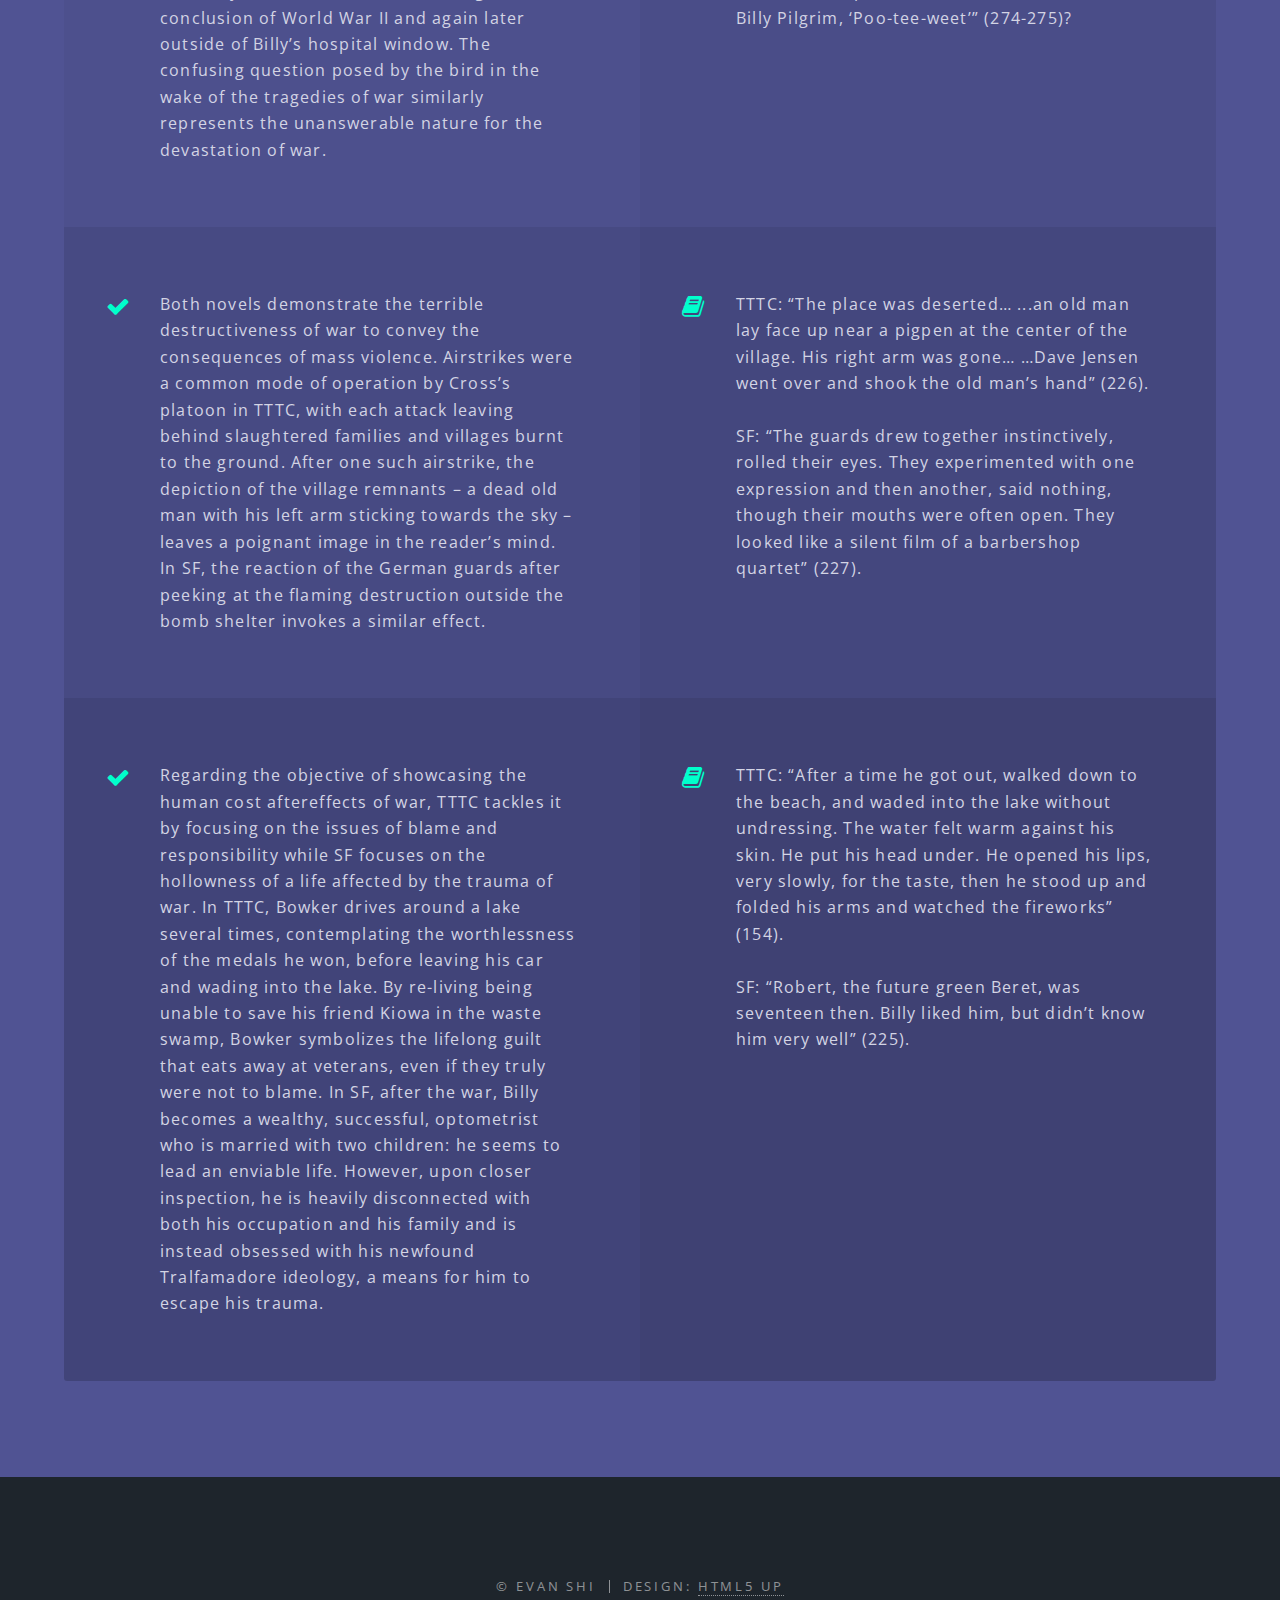
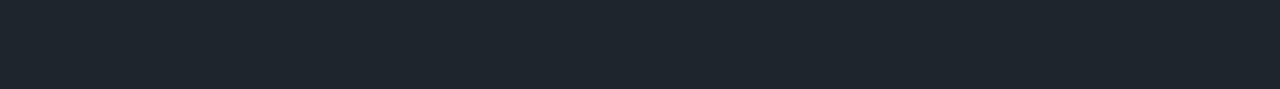
==== commit 11a795ee: "hold its own 3" ====
--- a/index.html
+++ b/index.html
@@ -103,10 +103,10 @@
 									<p style="text-align: left">TTTC: “The place was deserted… ...an old man lay face up near a pigpen at the center of the village. His right arm was gone… …Dave Jensen went over and shook the old man’s hand” (226).<br/><br/>SF: “The guards drew together instinctively, rolled their eyes. They experimented with one expression and then another, said nothing, though their mouths were often open. They looked like a silent film of a barbershop quartet” (227).</p>
 								</li>
 								<li class="icon fa-check">
-									<p style="text-align: left"></p>
+									<p style="text-align: left">Regarding the objective of showcasing the human cost aftereffects of war, TTTC tackles it by focusing on the issues of blame and responsibility while SF focuses on the hollowness of a life affected by the trauma of war. In TTTC, Bowker drives around a lake several times, contemplating the worthlessness of the medals he won, before leaving his car and wading into the lake. By re-living being unable to save his friend Kiowa in the waste swamp, Bowker symbolizes the lifelong guilt that eats away at veterans, even if they truly were not to blame. In SF, after the war, Billy becomes a wealthy, successful, optometrist who is married with two children: he seems to lead an enviable life. However, upon closer inspection, he is heavily disconnected with both his occupation and his family and is instead obsessed with his newfound Tralfamadore ideology, a means for him to escape his trauma. </p>
 								</li>
 								<li class="icon fa-book">
-									<p style="text-align: left"></p>
+									<p style="text-align: left">TTTC: “After a time he got out, walked down to the beach, and waded into the lake without undressing. The water felt warm against his skin. He put his head under. He opened his lips, very slowly, for the taste, then he stood up and folded his arms and watched the fireworks” (154).<br/><br/>SF: “Robert, the future green Beret, was seventeen then. Billy liked him, but didn’t know him very well” (225).</p>
 								</li>
 							</ul>
 						</div>
